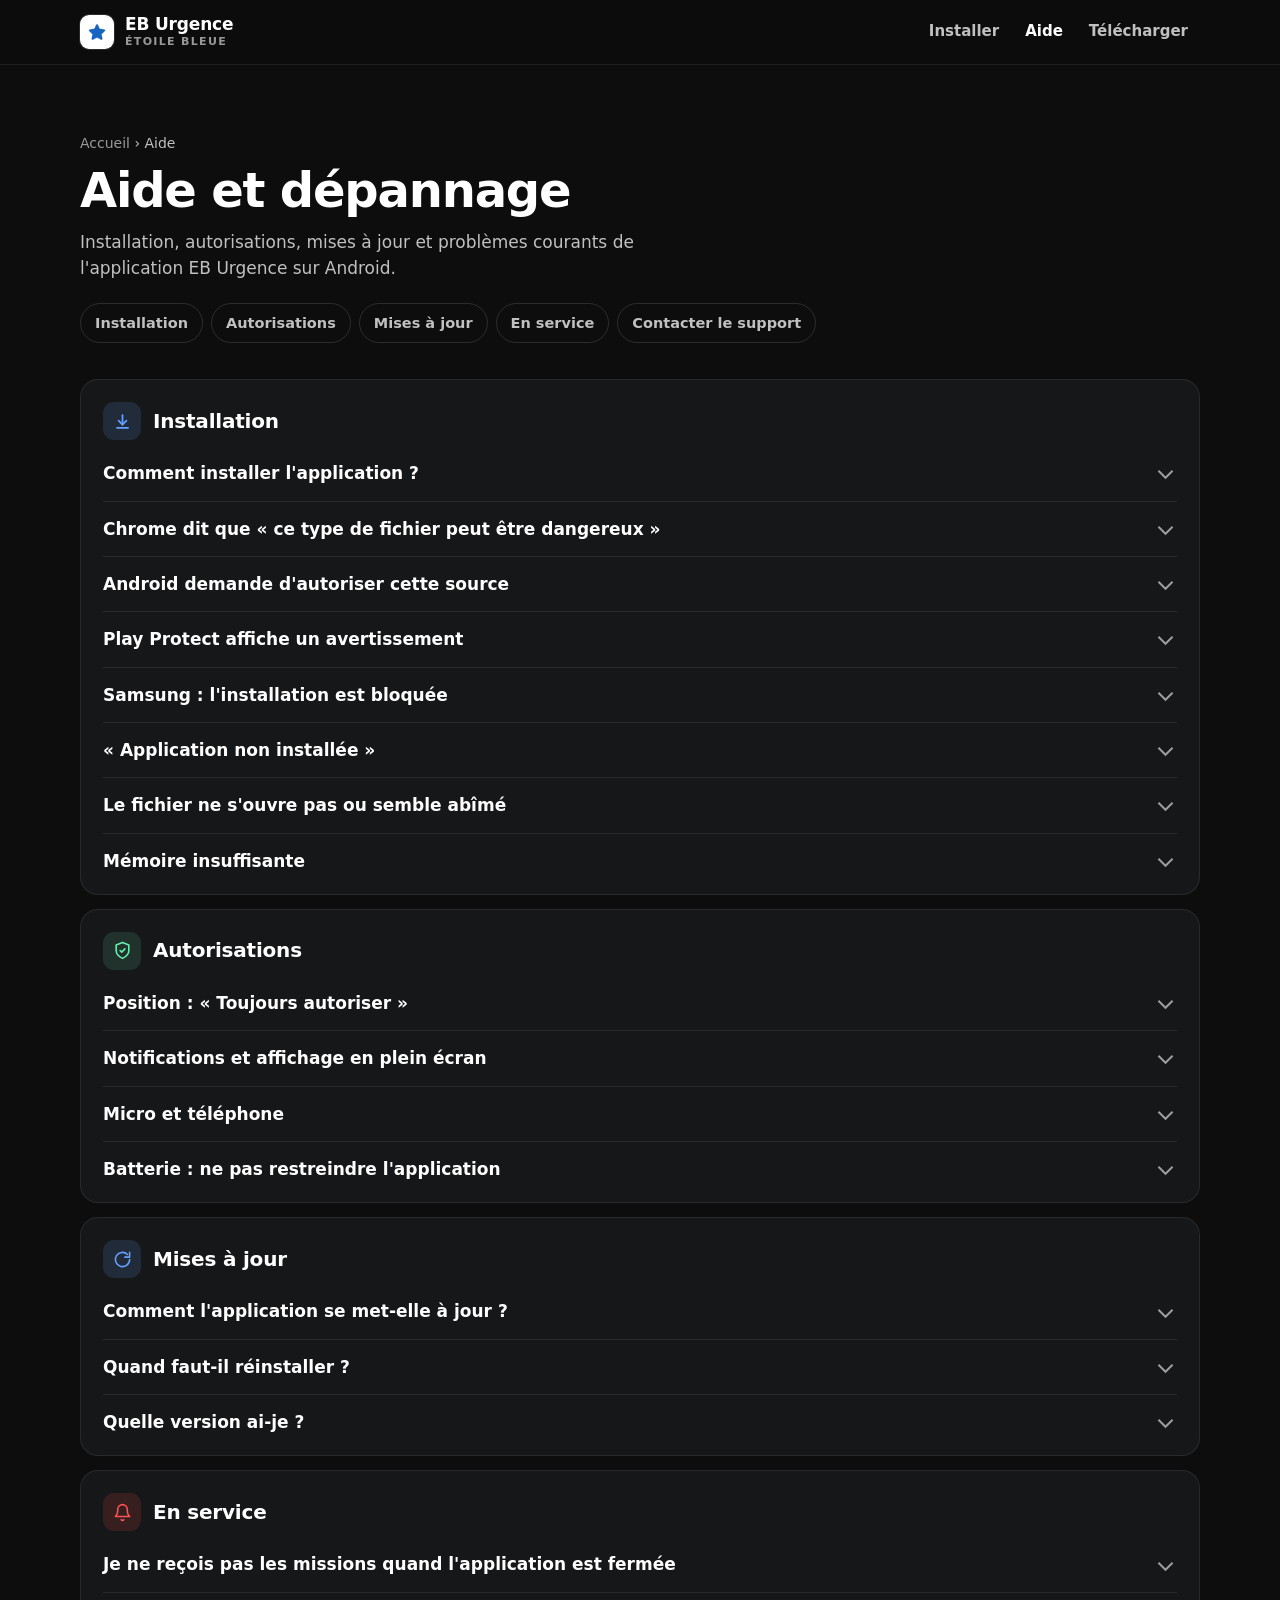
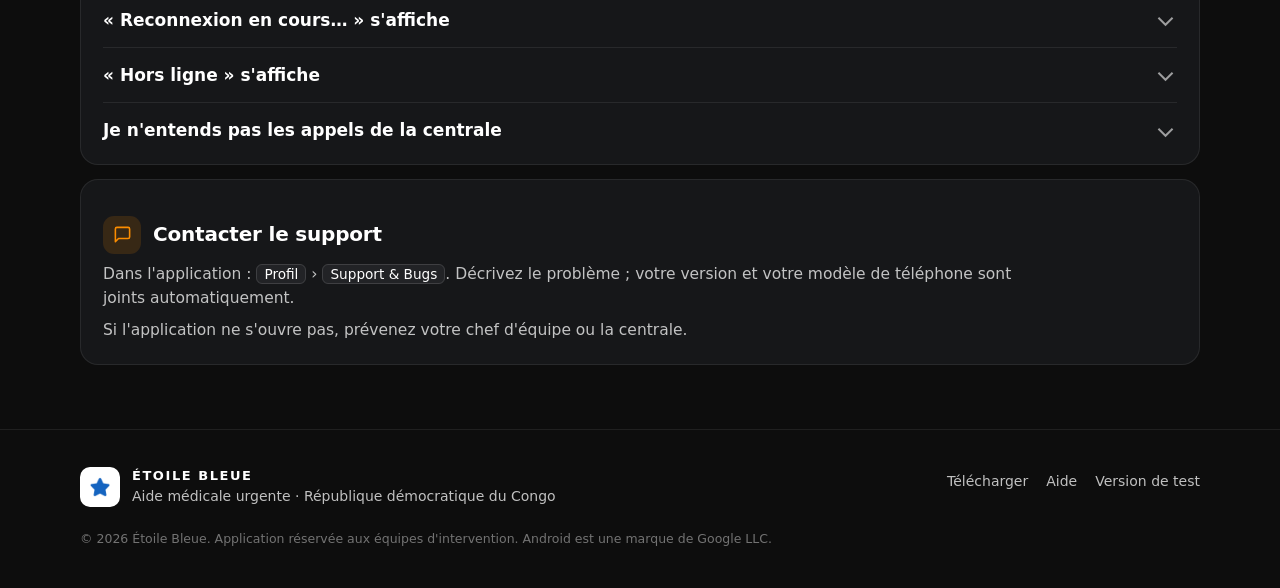
==== aide/index.html @ 3ba9436c "feat: site apps.urgences-rdc.com (accueil, aide, test, 404) Page d'accueil responsive (téléphone et " ====
<!doctype html>
<html lang="fr">
<head>
  <meta charset="utf-8">
  <meta name="viewport" content="width=device-width, initial-scale=1, viewport-fit=cover">
  <title>Aide · EB Urgence</title>
  <meta name="description" content="Installer EB Urgence, accepter les autorisations, comprendre les mises à jour et résoudre les problèmes courants.">
  <link rel="canonical" href="https://apps.urgences-rdc.com/aide/">
  <meta name="theme-color" content="#0D0D0D">
  <meta property="og:type" content="website">
  <meta property="og:site_name" content="EB Urgence">
  <meta property="og:title" content="Aide · EB Urgence">
  <meta property="og:description" content="Installation, autorisations, mises à jour et dépannage de l'application EB Urgence.">
  <meta property="og:image" content="https://apps.urgences-rdc.com/assets/og.jpg">
  <meta property="og:url" content="https://apps.urgences-rdc.com/aide/">
  <meta name="twitter:card" content="summary_large_image">
  <link rel="icon" type="image/png" href="/assets/favicon-64.png">
  <link rel="apple-touch-icon" href="/assets/apple-touch-icon.png">
  <link rel="stylesheet" href="/style.css">
</head>
<body>
  <a class="skip" href="#contenu">Aller au contenu</a>

  <header class="site-header">
    <div class="wrap">
      <a class="brand" href="/" aria-label="EB Urgence, accueil">
        <img src="/assets/icon-192.png" width="34" height="34" alt="">
        <span><strong>EB Urgence</strong><small>Étoile Bleue</small></span>
      </a>
      <nav class="nav" aria-label="Navigation principale">
        <a class="wide" href="/#installer">Installer</a>
        <a href="/aide/" aria-current="page">Aide</a>
        <a href="/">Télécharger</a>
      </nav>
    </div>
  </header>

  <main id="contenu" class="wrap">
    <div class="page-head">
      <p class="crumbs"><a href="/">Accueil</a> › Aide</p>
      <h1>Aide et dépannage</h1>
      <p>Installation, autorisations, mises à jour et problèmes courants de l'application EB Urgence sur Android.</p>
      <nav class="toc" aria-label="Rubriques">
        <a href="#installation">Installation</a>
        <a href="#autorisations">Autorisations</a>
        <a href="#mises-a-jour">Mises à jour</a>
        <a href="#en-service">En service</a>
        <a href="#contact">Contacter le support</a>
      </nav>
    </div>

    <div class="doc">
      <section class="card" id="installation">
        <h2><span class="ic"><svg viewBox="0 0 24 24" fill="none" stroke="currentColor" stroke-width="2.2" stroke-linecap="round" stroke-linejoin="round" aria-hidden="true"><path d="M12 4v12"/><path d="m7 11 5 5 5-5"/><path d="M5 20h14"/></svg></span>Installation</h2>

        <details id="installer">
          <summary>Comment installer l'application&nbsp;?</summary>
          <div>
            <ol>
              <li>Sur le téléphone, ouvrez <a href="/">apps.urgences-rdc.com</a> et touchez <kbd>Télécharger</kbd>. Préférez le Wi-Fi&nbsp;: le fichier fait environ 100&nbsp;Mo.</li>
              <li>Touchez la notification «&nbsp;Téléchargement terminé&nbsp;», ou ouvrez <kbd>Mes fichiers</kbd>&nbsp;› <kbd>Téléchargements</kbd>&nbsp;› <kbd>EB-Urgence.apk</kbd>.</li>
              <li>Confirmez l'installation (voir les questions ci-dessous si Android vous bloque).</li>
              <li>Ouvrez EB Urgence, connectez-vous avec votre identifiant et votre code, puis acceptez toutes les <a href="#autorisations">autorisations</a>.</li>
            </ol>
          </div>
        </details>

        <details id="chrome-avertissement">
          <summary>Chrome dit que «&nbsp;ce type de fichier peut être dangereux&nbsp;»</summary>
          <div>
            <p>C'est le message habituel pour une application installée en dehors du Play Store. Vérifiez que l'adresse est bien <strong>apps.urgences-rdc.com</strong>, puis choisissez <kbd>Télécharger quand même</kbd>.</p>
          </div>
        </details>

        <details id="source-inconnue">
          <summary>Android demande d'autoriser cette source</summary>
          <div>
            <p>Dans la fenêtre qui s'ouvre, touchez <kbd>Paramètres</kbd>, activez <kbd>Autoriser cette source</kbd> pour Chrome ou Mes fichiers, puis revenez en arrière et touchez <kbd>Installer</kbd>.</p>
          </div>
        </details>

        <details id="play-protect">
          <summary>Play Protect affiche un avertissement</summary>
          <div>
            <p>Play Protect ne connaît pas encore cette application, car elle ne vient pas du Play Store. Touchez <kbd>Plus de détails</kbd>&nbsp;› <kbd>Installer quand même</kbd>.</p>
          </div>
        </details>

        <details id="samsung">
          <summary>Samsung&nbsp;: l'installation est bloquée</summary>
          <div>
            <p>Le <strong>Blocage automatique</strong> de Samsung interdit les applications hors Play Store. Désactivez-le le temps de l'installation&nbsp;: <kbd>Paramètres</kbd>&nbsp;› <kbd>Sécurité et confidentialité</kbd>&nbsp;› <kbd>Blocage automatique</kbd>, puis réactivez-le.</p>
            <p>N'installez pas l'application dans le Dossier sécurisé&nbsp;: elle n'y recevrait ni les missions ni les appels.</p>
          </div>
        </details>

        <details id="application-non-installee">
          <summary>«&nbsp;Application non installée&nbsp;»</summary>
          <div>
            <p>Le plus souvent, une ancienne copie d'EB Urgence obtenue ailleurs (WhatsApp, Drive, clé USB) est déjà sur le téléphone. Désinstallez-la, puis recommencez avec le fichier de cette page.</p>
            <p>Si le message persiste, le fichier est sans doute incomplet&nbsp;: voir la question suivante.</p>
          </div>
        </details>

        <details id="fichier">
          <summary>Le fichier ne s'ouvre pas ou semble abîmé</summary>
          <div>
            <p>Le téléchargement s'est interrompu. Supprimez <kbd>EB-Urgence.apk</kbd> de vos téléchargements et recommencez, de préférence en Wi-Fi.</p>
          </div>
        </details>

        <details id="memoire">
          <summary>Mémoire insuffisante</summary>
          <div>
            <p>Libérez au moins 500&nbsp;Mo (photos, vidéos, applications inutilisées), puis recommencez.</p>
          </div>
        </details>
      </section>

      <section class="card" id="autorisations">
        <h2><span class="ic green"><svg viewBox="0 0 24 24" fill="none" stroke="currentColor" stroke-width="2" stroke-linecap="round" stroke-linejoin="round" aria-hidden="true"><path d="M12 22s8-4 8-10V5l-8-3-8 3v7c0 6 8 10 8 10z"/><path d="m9 12 2 2 4-4"/></svg></span>Autorisations</h2>

        <details id="position">
          <summary>Position&nbsp;: «&nbsp;Toujours autoriser&nbsp;»</summary>
          <div>
            <p>La centrale voit ainsi votre unité même quand l'application est en arrière-plan ou l'écran éteint.</p>
            <p>Si le choix n'apparaît pas&nbsp;: <kbd>Paramètres</kbd>&nbsp;› <kbd>Applications</kbd>&nbsp;› <kbd>EB Urgence</kbd>&nbsp;› <kbd>Autorisations</kbd>&nbsp;› <kbd>Position</kbd>&nbsp;› <kbd>Toujours autoriser</kbd>. Laissez aussi la position précise activée.</p>
          </div>
        </details>

        <details id="notifications">
          <summary>Notifications et affichage en plein écran</summary>
          <div>
            <p>Indispensables pour être alerté d'une mission ou d'un appel quand le téléphone est verrouillé.</p>
            <p><kbd>Paramètres</kbd>&nbsp;› <kbd>Applications</kbd>&nbsp;› <kbd>EB Urgence</kbd>&nbsp;› <kbd>Notifications</kbd>&nbsp;: tout autoriser. Selon le modèle, activez aussi l'option «&nbsp;Notifications en plein écran&nbsp;».</p>
          </div>
        </details>

        <details id="micro">
          <summary>Micro et téléphone</summary>
          <div>
            <p>Nécessaires pour parler avec la centrale pendant un appel. Acceptez-les à la première demande, ou dans <kbd>Paramètres</kbd>&nbsp;› <kbd>Applications</kbd>&nbsp;› <kbd>EB Urgence</kbd>&nbsp;› <kbd>Autorisations</kbd>.</p>
          </div>
        </details>

        <details id="batterie">
          <summary>Batterie&nbsp;: ne pas restreindre l'application</summary>
          <div>
            <p>Sinon, Android peut l'endormir et vous ne recevez plus les missions.</p>
            <ul>
              <li><strong>Samsung&nbsp;:</strong> <kbd>Paramètres</kbd>&nbsp;› <kbd>Applications</kbd>&nbsp;› <kbd>EB Urgence</kbd>&nbsp;› <kbd>Batterie</kbd>&nbsp;› <kbd>Non restreinte</kbd>.</li>
              <li><strong>Tecno, Infinix, Itel&nbsp;:</strong> dans les réglages de l'application, autorisez le lancement automatique et l'exécution en arrière-plan (les noms varient selon la version).</li>
              <li><strong>Xiaomi, Redmi&nbsp;:</strong> économiseur de batterie sur «&nbsp;Aucune restriction&nbsp;» et démarrage automatique activé.</li>
            </ul>
          </div>
        </details>
      </section>

      <section class="card" id="mises-a-jour">
        <h2><span class="ic"><svg viewBox="0 0 24 24" fill="none" stroke="currentColor" stroke-width="2" stroke-linecap="round" stroke-linejoin="round" aria-hidden="true"><path d="M21 12a9 9 0 1 1-2.64-6.36"/><path d="M21 3v6h-6"/></svg></span>Mises à jour</h2>

        <details id="automatiques">
          <summary>Comment l'application se met-elle à jour&nbsp;?</summary>
          <div>
            <p>Toute seule. Quand vous l'ouvrez ou y revenez, elle télécharge discrètement les améliorations disponibles. Elles s'appliquent au <strong>prochain redémarrage</strong>&nbsp;: fermez complètement l'application, puis rouvrez-la.</p>
          </div>
        </details>

        <details id="reinstaller">
          <summary>Quand faut-il réinstaller&nbsp;?</summary>
          <div>
            <p>Seulement quand votre équipe annonce une nouvelle version complète. Téléchargez-la depuis <a href="/">la page d'accueil</a> et installez-la par-dessus l'ancienne, sans désinstaller&nbsp;: vos données et votre connexion sont conservées.</p>
            <p>Tant que ce n'est pas fait, l'ancienne version continue de fonctionner mais ne reçoit plus les mises à jour automatiques.</p>
          </div>
        </details>

        <details id="version">
          <summary>Quelle version ai-je&nbsp;?</summary>
          <div>
            <p>Ouvrez <kbd>Profil</kbd> et descendez en bas de l'écran. Vous y lisez par exemple «&nbsp;PROD · 1.0.2 · APK 1.0.2 (22) · OTA 01a1c577&nbsp;»&nbsp;:</p>
            <ul>
              <li><strong>1.0.2</strong>&nbsp;: la version de l'application, à comparer avec celle de la page d'accueil&nbsp;;</li>
              <li><strong>APK 1.0.2 (22)</strong>&nbsp;: le fichier installé&nbsp;;</li>
              <li><strong>OTA…</strong>&nbsp;: la dernière mise à jour automatique reçue («&nbsp;version d'origine&nbsp;» s'il n'y en a pas encore).</li>
            </ul>
          </div>
        </details>
      </section>

      <section class="card" id="en-service">
        <h2><span class="ic red"><svg viewBox="0 0 24 24" fill="none" stroke="currentColor" stroke-width="2" stroke-linecap="round" stroke-linejoin="round" aria-hidden="true"><path d="M6 8a6 6 0 0 1 12 0c0 7 3 9 3 9H3s3-2 3-9"/><path d="M10.3 21a1.94 1.94 0 0 0 3.4 0"/></svg></span>En service</h2>

        <details id="missions-app-fermee">
          <summary>Je ne reçois pas les missions quand l'application est fermée</summary>
          <div>
            <p>Vérifiez dans l'ordre&nbsp;:</p>
            <ol>
              <li>le service est activé sur l'écran d'accueil («&nbsp;Prêt pour intervention&nbsp;»)&nbsp;;</li>
              <li>la position est sur <a href="#position">Toujours autoriser</a>&nbsp;;</li>
              <li>les <a href="#notifications">notifications</a> sont autorisées&nbsp;;</li>
              <li>la <a href="#batterie">batterie</a> n'est pas restreinte.</li>
            </ol>
            <p>N'utilisez pas «&nbsp;Forcer l'arrêt&nbsp;» dans les paramètres&nbsp;: Android bloquerait alors toutes les alertes jusqu'à la prochaine ouverture.</p>
          </div>
        </details>

        <details id="reconnexion">
          <summary>«&nbsp;Reconnexion en cours…&nbsp;» s'affiche</summary>
          <div>
            <p>La centrale n'a pas reçu votre position depuis un moment, par exemple juste après une installation ou une perte de réseau. Restez en service&nbsp;: le message disparaît seul en une à deux minutes, dès que la position repart.</p>
            <p>S'il persiste, vérifiez que la localisation du téléphone est activée et que vous avez internet.</p>
          </div>
        </details>

        <details id="hors-ligne">
          <summary>«&nbsp;Hors ligne&nbsp;» s'affiche</summary>
          <div>
            <p>Le téléphone n'a plus internet&nbsp;: le suivi et les missions sont suspendus. Activez les données mobiles ou le Wi-Fi&nbsp;; l'application se reconnecte seule.</p>
          </div>
        </details>

        <details id="appels">
          <summary>Je n'entends pas les appels de la centrale</summary>
          <div>
            <p>Vérifiez le volume de la sonnerie, que le mode «&nbsp;Ne pas déranger&nbsp;» est coupé, et que les <a href="#notifications">notifications en plein écran</a> et le <a href="#micro">micro</a> sont autorisés.</p>
          </div>
        </details>
      </section>

      <section class="card contact" id="contact">
        <h2><span class="ic orange"><svg viewBox="0 0 24 24" fill="none" stroke="currentColor" stroke-width="2" stroke-linecap="round" stroke-linejoin="round" aria-hidden="true"><path d="M21 15a2 2 0 0 1-2 2H7l-4 4V5a2 2 0 0 1 2-2h14a2 2 0 0 1 2 2z"/></svg></span>Contacter le support</h2>
        <p>Dans l'application&nbsp;: <kbd>Profil</kbd>&nbsp;› <kbd>Support &amp; Bugs</kbd>. Décrivez le problème&nbsp;; votre version et votre modèle de téléphone sont joints automatiquement.</p>
        <p>Si l'application ne s'ouvre pas, prévenez votre chef d'équipe ou la centrale.</p>
      </section>
    </div>
  </main>

  <footer class="site-footer">
    <div class="wrap">
      <div class="foot-grid">
        <div class="foot-brand">
          <img src="/assets/icon-192.png" width="40" height="40" alt="">
          <div><strong>ÉTOILE BLEUE</strong>Aide médicale urgente · République démocratique du Congo</div>
        </div>
        <nav class="foot-links" aria-label="Liens de pied de page">
          <a href="/">Télécharger</a>
          <a href="/aide/">Aide</a>
          <a href="/test/">Version de test</a>
        </nav>
      </div>
      <p class="legal">© 2026 Étoile Bleue. Application réservée aux équipes d'intervention. Android est une marque de Google LLC.</p>
    </div>
  </footer>

  <script>
    // Ouvre la question visée par l'ancre (#samsung…) et la garde ouverte au retour.
    (function () {
      function ouvrir() {
        var id = decodeURIComponent(location.hash.slice(1));
        var cible = id && document.getElementById(id);
        if (cible && cible.tagName === 'DETAILS') { cible.open = true; cible.scrollIntoView(); }
      }
      window.addEventListener('hashchange', ouvrir);
      ouvrir();
    })();
  </script>
</body>
</html>
---- style.css ----
/* Jetons repris de l'app (src/theme/colors.ts) : thème sombre, bleu = action, rouge = urgence. */
:root {
  --bg: #0d0d0d;
  --sunken: #0a0a0a;
  --surface: #161719;
  --raised: #222326;
  --text: #ffffff;
  --text-2: rgba(255, 255, 255, 0.74);
  --muted: rgba(255, 255, 255, 0.58);
  --hairline: rgba(255, 255, 255, 0.08);
  --border: rgba(255, 255, 255, 0.13);
  --brand: #1565c0;
  --brand-hover: #1976d2;
  --brand-press: #0d47a1;
  --link: #64a0ff;
  --ok: #69f0ae;
  --warn: #fb8c00;
  --urgent: #ff5252;
  --android: #3ddc84;
  --radius: 18px;
  --wrap: 1120px;
  --gutter: 20px;
  color-scheme: dark;
}

* { box-sizing: border-box; }
html { -webkit-text-size-adjust: 100%; scroll-behavior: smooth; }
body {
  margin: 0;
  background: var(--bg);
  color: var(--text);
  font: 17px/1.55 system-ui, -apple-system, "Segoe UI", Roboto, "Noto Sans", Helvetica, Arial, sans-serif;
  overflow-x: hidden;
}
img, svg { display: block; }
a { color: var(--link); }
h1, h2, h3 { text-wrap: balance; }
p { text-wrap: pretty; }

.wrap {
  width: 100%;
  max-width: calc(var(--wrap) + 2 * var(--gutter));
  margin: 0 auto;
  padding-left: max(var(--gutter), env(safe-area-inset-left));
  padding-right: max(var(--gutter), env(safe-area-inset-right));
}

.sr-only {
  position: absolute; width: 1px; height: 1px; overflow: hidden;
  clip: rect(0 0 0 0); white-space: nowrap;
}

.skip {
  position: absolute; left: 12px; top: -60px; z-index: 10;
  padding: 10px 14px; border-radius: 10px; background: var(--brand); color: #fff;
}
.skip:focus { top: 12px; }

/* ── En-tête ─────────────────────────────────────────── */
.site-header { border-bottom: 1px solid var(--hairline); background: rgba(13, 13, 13, 0.92); }
.site-header .wrap {
  display: flex; align-items: center; justify-content: space-between; gap: 12px;
  min-height: 64px; padding-top: env(safe-area-inset-top);
}
.brand { display: flex; align-items: center; gap: 11px; color: var(--text); text-decoration: none; }
.brand img { width: 34px; height: 34px; border-radius: 9px; box-shadow: 0 0 0 1px var(--border); }
.brand strong { display: block; font-size: 17px; line-height: 1.15; letter-spacing: -0.01em; }
.brand small {
  display: block; font-size: 11px; font-weight: 700; line-height: 1.3; color: var(--muted);
  letter-spacing: 0.12em; text-transform: uppercase;
}
.nav { display: flex; align-items: center; gap: 2px; }
.nav a {
  display: inline-flex; align-items: center; min-height: 44px; padding: 8px 12px;
  border-radius: 10px; color: var(--text-2); text-decoration: none; font-size: 15px; font-weight: 600;
}
.nav a:hover { color: var(--text); background: var(--raised); }
.nav a[aria-current="page"] { color: var(--text); }
.nav .wide { display: none; }
@media (min-width: 760px) { .nav .wide { display: inline-flex; } }

/* ── Héros ───────────────────────────────────────────── */
.hero { position: relative; padding: 36px 0 56px; }
.hero-grid { display: grid; gap: 44px; align-items: center; }
@media (min-width: 960px) {
  .hero { padding: 64px 0 80px; }
  .hero-grid { grid-template-columns: 1.1fr 0.9fr; gap: 56px; }
}

.eyebrow {
  display: inline-flex; align-items: center; gap: 9px; padding: 6px 12px 6px 10px;
  border: 1px solid var(--border); border-radius: 999px; background: rgba(255, 255, 255, 0.03);
  color: var(--text-2); font-size: 12.5px; font-weight: 700; letter-spacing: 0.08em; text-transform: uppercase;
}
.eyebrow .dot {
  width: 8px; height: 8px; border-radius: 50%; background: var(--urgent);
  box-shadow: 0 0 0 4px rgba(255, 82, 82, 0.16);
}
.hero h1 {
  margin: 18px 0 0; font-size: clamp(2.2rem, 1.45rem + 3vw, 3.6rem); line-height: 1.04;
  letter-spacing: -0.028em; font-weight: 800;
}
.hero h1 .accent { color: var(--link); }
.lead {
  margin: 16px 0 0; max-width: 36ch; color: var(--text-2);
  font-size: clamp(1.06rem, 1rem + 0.35vw, 1.25rem);
}

.cta { margin-top: 28px; max-width: 440px; }
.btn-dl {
  display: flex; align-items: center; gap: 14px; min-height: 68px; padding: 12px 20px 12px 14px;
  border-radius: 18px; background: var(--brand); color: #fff; text-decoration: none;
  box-shadow: 0 14px 34px rgba(21, 101, 192, 0.36), inset 0 1px 0 rgba(255, 255, 255, 0.16);
  transition: background 0.15s ease, transform 0.15s ease;
}
.btn-dl:hover { background: var(--brand-hover); }
.btn-dl:active { background: var(--brand-press); transform: scale(0.99); }
.btn-dl .robot {
  flex: none; width: 44px; height: 44px; padding: 9px; border-radius: 12px;
  background: rgba(255, 255, 255, 0.14); color: #fff;
}
.btn-dl .txt { display: flex; flex-direction: column; }
.btn-dl .l1 { font-size: 13px; font-weight: 600; opacity: 0.86; letter-spacing: 0.01em; }
.btn-dl .l2 { font-size: 19px; font-weight: 800; line-height: 1.2; }
.btn-dl .arrow { flex: none; width: 22px; height: 22px; margin-left: auto; opacity: 0.9; }
.btn-dl.is-disabled { background: var(--raised); color: var(--muted); box-shadow: none; pointer-events: none; }
.btn-dl.is-disabled .robot { color: var(--muted); }

.release { margin: 12px 0 0; color: var(--text-2); font-size: 15px; white-space: pre-line; }
.chips { display: flex; flex-wrap: wrap; gap: 8px; margin-top: 14px; }
.chip {
  display: inline-flex; align-items: center; gap: 7px; padding: 6px 11px; border-radius: 999px;
  border: 1px solid var(--hairline); background: var(--surface); color: var(--text-2);
  font-size: 13.5px; font-weight: 600;
}
.chip svg { width: 15px; height: 15px; flex: none; }
.chip.android svg { color: var(--android); }
.chip.ok svg { color: var(--ok); }

.ghost {
  display: inline-flex; align-items: center; gap: 8px; min-height: 44px; margin-top: 16px; padding: 8px 14px;
  border: 1px solid var(--border); border-radius: 999px; background: transparent;
  color: var(--link); font: inherit; font-size: 15px; font-weight: 600; text-decoration: none; cursor: pointer;
}
.ghost[hidden] { display: none; }
.ghost svg { width: 18px; height: 18px; }

/* QR : ordinateur seulement */
.qr-card {
  display: none; align-items: center; gap: 16px; margin-top: 26px; max-width: 440px; padding: 14px;
  border: 1px solid var(--hairline); border-radius: var(--radius); background: var(--surface);
}
.qr-card img { width: 112px; height: 112px; flex: none; border-radius: 10px; background: #fff; }
.qr-card strong { display: block; }
.qr-card p { margin: 4px 0 0; color: var(--text-2); font-size: 15px; }
@media (min-width: 960px) and (hover: hover) { .qr-card { display: flex; } }

/* Téléphone */
.hero-visual { position: relative; display: flex; justify-content: center; }
.hero-visual::before {
  content: ""; position: absolute; left: 50%; top: 50%; z-index: 0;
  width: min(560px, 130%); aspect-ratio: 1; transform: translate(-50%, -50%);
  background: radial-gradient(closest-side, rgba(21, 101, 192, 0.42), rgba(21, 101, 192, 0.1) 58%, transparent 74%);
  pointer-events: none;
}
.phone {
  position: relative; z-index: 1; width: min(292px, 74vw); padding: 10px; border-radius: 46px;
  background: linear-gradient(155deg, #34363b, #141517 38%, #1f2023 72%, #2c2e33);
  box-shadow: 0 0 0 1px rgba(255, 255, 255, 0.1), 0 34px 80px rgba(0, 0, 0, 0.65);
}
.phone .screen { position: relative; overflow: hidden; border-radius: 37px; background: #000; }
.phone .status {
  display: flex; align-items: center; justify-content: space-between; height: 30px; padding: 4px 22px 0;
  color: #fff; font-size: 12px; font-weight: 700;
}
.phone .status .icons { display: flex; gap: 5px; align-items: center; }
.phone .status svg { width: 14px; height: 14px; }
.phone .camera {
  position: absolute; top: 9px; left: 50%; width: 11px; height: 11px; margin-left: -5.5px;
  border-radius: 50%; background: #050505; box-shadow: 0 0 0 2px #191a1d;
}
.phone .shot { width: 100%; height: auto; }
.phone .navbar { height: 14px; background: #0d0d0d; }

.float {
  position: absolute; z-index: 2; display: none; align-items: center; gap: 10px; padding: 10px 14px;
  border: 1px solid var(--border); border-radius: 14px; background: rgba(22, 23, 25, 0.94);
  box-shadow: 0 16px 40px rgba(0, 0, 0, 0.5); font-size: 14px; font-weight: 700; white-space: nowrap;
}
.float small { display: block; color: var(--muted); font-size: 12px; font-weight: 600; }
.float .ic { display: grid; place-items: center; width: 34px; height: 34px; border-radius: 10px; flex: none; }
.float .ic svg { width: 18px; height: 18px; }
.float.f1 { top: 16%; left: calc(50% - 250px); }
.float.f2 { bottom: 14%; right: calc(50% - 255px); }
@media (min-width: 620px) { .float { display: flex; } }
@media (min-width: 960px) {
  .float.f1 { left: -4px; }
  .float.f2 { right: -8px; }
}

/* ── Sections ────────────────────────────────────────── */
.section { padding: 56px 0; border-top: 1px solid var(--hairline); }
@media (min-width: 960px) { .section { padding: 80px 0; } }
.section-head { max-width: 680px; margin-bottom: 28px; }
.kicker { color: var(--link); font-size: 13px; font-weight: 800; letter-spacing: 0.1em; text-transform: uppercase; }
.section h2 {
  margin: 8px 0 0; font-size: clamp(1.65rem, 1.3rem + 1.3vw, 2.35rem); line-height: 1.14; letter-spacing: -0.018em;
}
.section-head p { margin: 10px 0 0; color: var(--text-2); }

.card {
  border: 1px solid var(--hairline); border-radius: var(--radius); background: var(--surface); padding: 22px;
}
.card h3 { margin: 0; font-size: 17.5px; line-height: 1.3; }
.card p { margin: 6px 0 0; color: var(--text-2); font-size: 15.5px; }

.grid { display: grid; gap: 14px; }
@media (min-width: 640px) { .grid.g4, .grid.g2 { grid-template-columns: repeat(2, 1fr); } }
@media (min-width: 1000px) { .grid.g4 { grid-template-columns: repeat(4, 1fr); } }

.ic {
  display: grid; place-items: center; width: 46px; height: 46px; margin-bottom: 16px; border-radius: 13px;
  background: rgba(100, 160, 255, 0.14); color: var(--link);
}
.ic svg { width: 22px; height: 22px; }
.ic.red { background: rgba(255, 82, 82, 0.14); color: var(--urgent); }
.ic.green { background: rgba(105, 240, 174, 0.12); color: var(--ok); }
.ic.orange { background: rgba(251, 140, 0, 0.14); color: var(--warn); }

/* Étapes */
.steps { list-style: none; margin: 0; padding: 0; }
.steps .num {
  display: grid; place-items: center; width: 38px; height: 38px; margin-bottom: 16px; border-radius: 50%;
  background: rgba(21, 101, 192, 0.22); color: var(--link); font-weight: 800;
}
kbd {
  font: inherit; font-size: 0.88em; padding: 1px 7px; border-radius: 6px; white-space: nowrap;
  border: 1px solid var(--border); background: var(--raised); color: var(--text);
}

/* Autorisations + mises à jour */
.split { display: grid; gap: 14px; }
@media (min-width: 900px) { .split { grid-template-columns: 1.15fr 0.85fr; } }
.checks { list-style: none; margin: 14px 0 0; padding: 0; }
.checks li { display: flex; gap: 12px; align-items: flex-start; padding: 10px 0; border-top: 1px solid var(--hairline); }
.checks li:first-child { border-top: 0; }
.checks svg { width: 22px; height: 22px; flex: none; margin-top: 1px; color: var(--ok); }
.checks span { color: var(--text-2); font-size: 15.5px; }
.checks strong { color: var(--text); }
.card.accent { background: linear-gradient(160deg, rgba(21, 101, 192, 0.2), rgba(21, 101, 192, 0.04)), var(--surface); }

/* Liens d'aide */
.help-links { list-style: none; margin: 0; padding: 0; }
.help-links a {
  display: flex; align-items: center; justify-content: space-between; gap: 12px; min-height: 52px;
  padding: 12px 0; border-top: 1px solid var(--hairline); color: var(--text); text-decoration: none; font-weight: 600;
}
.help-links li:first-child a { border-top: 0; }
.help-links a::after {
  content: ""; flex: none; width: 8px; height: 8px; border-right: 2px solid var(--muted); border-top: 2px solid var(--muted);
  transform: rotate(45deg);
}
.help-links a:hover { color: var(--link); }

/* Accordéons (aide) */
details { border-top: 1px solid var(--hairline); }
details:first-of-type { border-top: 0; }
summary {
  position: relative; min-height: 52px; padding: 14px 32px 14px 0; cursor: pointer; list-style: none; font-weight: 650;
}
summary::-webkit-details-marker { display: none; }
summary::after {
  content: ""; position: absolute; right: 6px; top: 50%; width: 9px; height: 9px; margin-top: -7px;
  border-right: 2px solid var(--muted); border-bottom: 2px solid var(--muted); transform: rotate(45deg);
  transition: transform 0.15s ease;
}
details[open] summary::after { transform: rotate(-135deg); margin-top: -2px; }
details > div { padding: 0 0 16px; color: var(--text-2); font-size: 15.5px; }
details > div p { margin: 0 0 10px; }
details > div ol, details > div ul { margin: 0 0 10px; padding-left: 20px; }
details > div li { margin: 4px 0; }

/* Page d'aide */
.page-head { padding: 36px 0 8px; }
@media (min-width: 960px) { .page-head { padding: 56px 0 12px; } }
.page-head h1 { margin: 10px 0 0; font-size: clamp(2rem, 1.5rem + 2vw, 3rem); line-height: 1.08; letter-spacing: -0.025em; }
.page-head p { margin: 12px 0 0; max-width: 60ch; color: var(--text-2); }
.crumbs { font-size: 14px; color: var(--muted); }
.crumbs a { color: var(--muted); text-decoration: none; }
.crumbs a:hover { color: var(--text); }

.toc { display: flex; flex-wrap: wrap; gap: 8px; margin: 22px 0 6px; }
.toc a {
  display: inline-flex; align-items: center; min-height: 40px; padding: 7px 14px; border-radius: 999px;
  border: 1px solid var(--border); color: var(--text-2); text-decoration: none; font-size: 14.5px; font-weight: 600;
}
.toc a:hover { color: var(--text); background: var(--raised); }

.doc { display: grid; gap: 14px; padding: 18px 0 64px; }
.doc .card { padding: 8px 22px 6px; scroll-margin-top: 16px; }
.doc .card > h2 {
  display: flex; align-items: center; gap: 12px; margin: 14px 0 6px; font-size: 20px; letter-spacing: -0.01em;
}
.doc .card > h2 .ic { width: 38px; height: 38px; margin: 0; border-radius: 11px; }
.doc .card > h2 .ic svg { width: 19px; height: 19px; }
.doc .contact { padding: 22px; }
.doc .contact p { margin: 8px 0 0; }

.notice {
  display: flex; gap: 12px; align-items: flex-start; margin: 4px 0 14px; padding: 12px 14px; border-radius: 12px;
  background: rgba(251, 140, 0, 0.1); border: 1px solid rgba(251, 140, 0, 0.3); color: var(--text-2); font-size: 15px;
}
.notice svg { width: 20px; height: 20px; flex: none; margin-top: 2px; color: var(--warn); }

.badge-test {
  display: inline-block; padding: 4px 12px; border-radius: 999px; border: 1px solid rgba(251, 140, 0, 0.45);
  color: var(--warn); font-size: 12.5px; font-weight: 800; letter-spacing: 0.08em; text-transform: uppercase;
}

/* ── Pied de page ───────────────────────────────────── */
.site-footer { border-top: 1px solid var(--hairline); padding: 36px 0 calc(40px + env(safe-area-inset-bottom)); color: var(--muted); font-size: 14px; }
.foot-grid { display: grid; gap: 22px; }
@media (min-width: 760px) { .foot-grid { grid-template-columns: 1.4fr 1fr; align-items: start; } }
.foot-brand { display: flex; gap: 12px; align-items: center; color: var(--text-2); }
.foot-brand img { width: 40px; height: 40px; border-radius: 10px; }
.foot-brand strong { display: block; color: var(--text); letter-spacing: 0.12em; font-size: 13px; }
.foot-links { display: flex; flex-wrap: wrap; gap: 6px 18px; }
@media (min-width: 760px) { .foot-links { justify-content: flex-end; } }
.foot-links a { color: var(--text-2); text-decoration: none; min-height: 32px; display: inline-flex; align-items: center; }
.foot-links a:hover { color: var(--text); }
.legal { margin: 22px 0 0; font-size: 12.5px; line-height: 1.5; color: rgba(255, 255, 255, 0.42); }

a:focus-visible, button:focus-visible, summary:focus-visible {
  outline: 3px solid var(--link); outline-offset: 3px; border-radius: 10px;
}
@media (prefers-reduced-motion: reduce) {
  html { scroll-behavior: auto; }
  * { transition: none !important; }
}

/* Sur ordinateur, le code QR remplace le partage. */
@media (min-width: 960px) and (hover: hover) {
  #share { display: none; }
  .phone { width: 318px; }
}
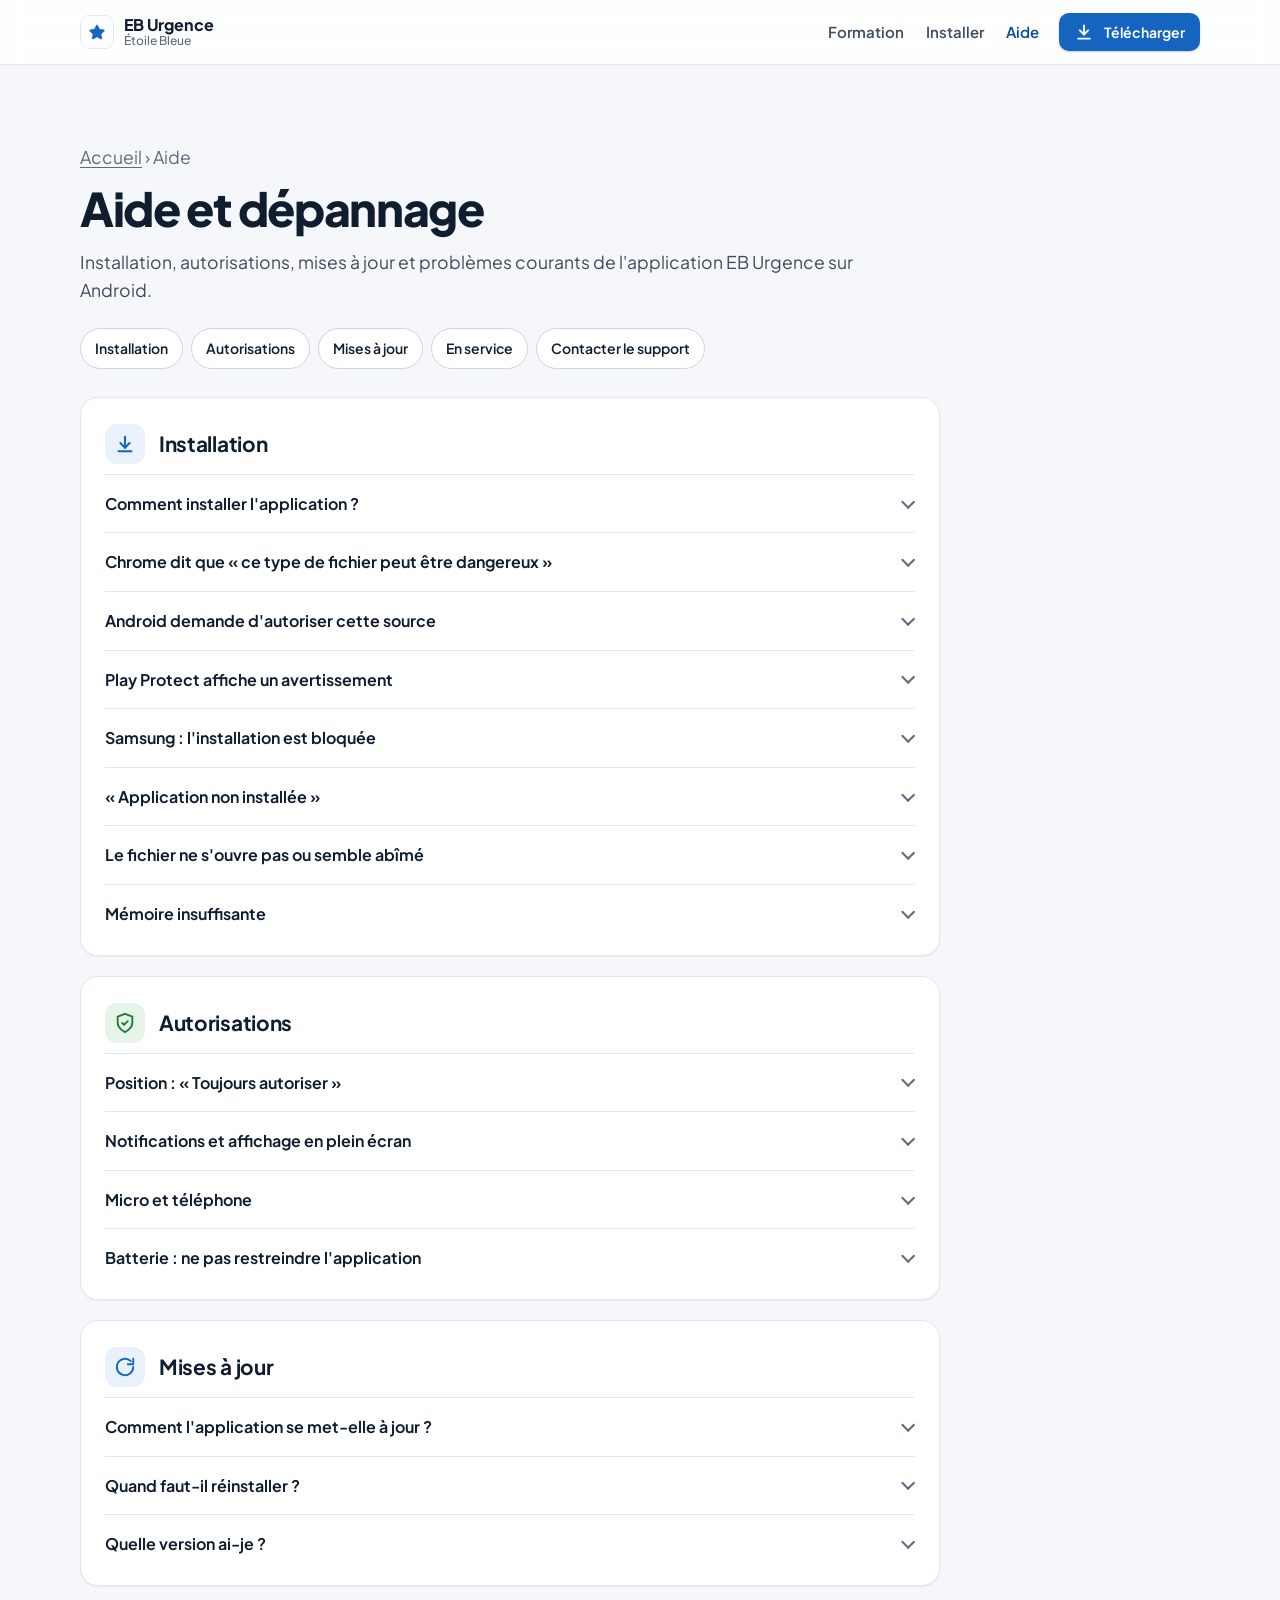
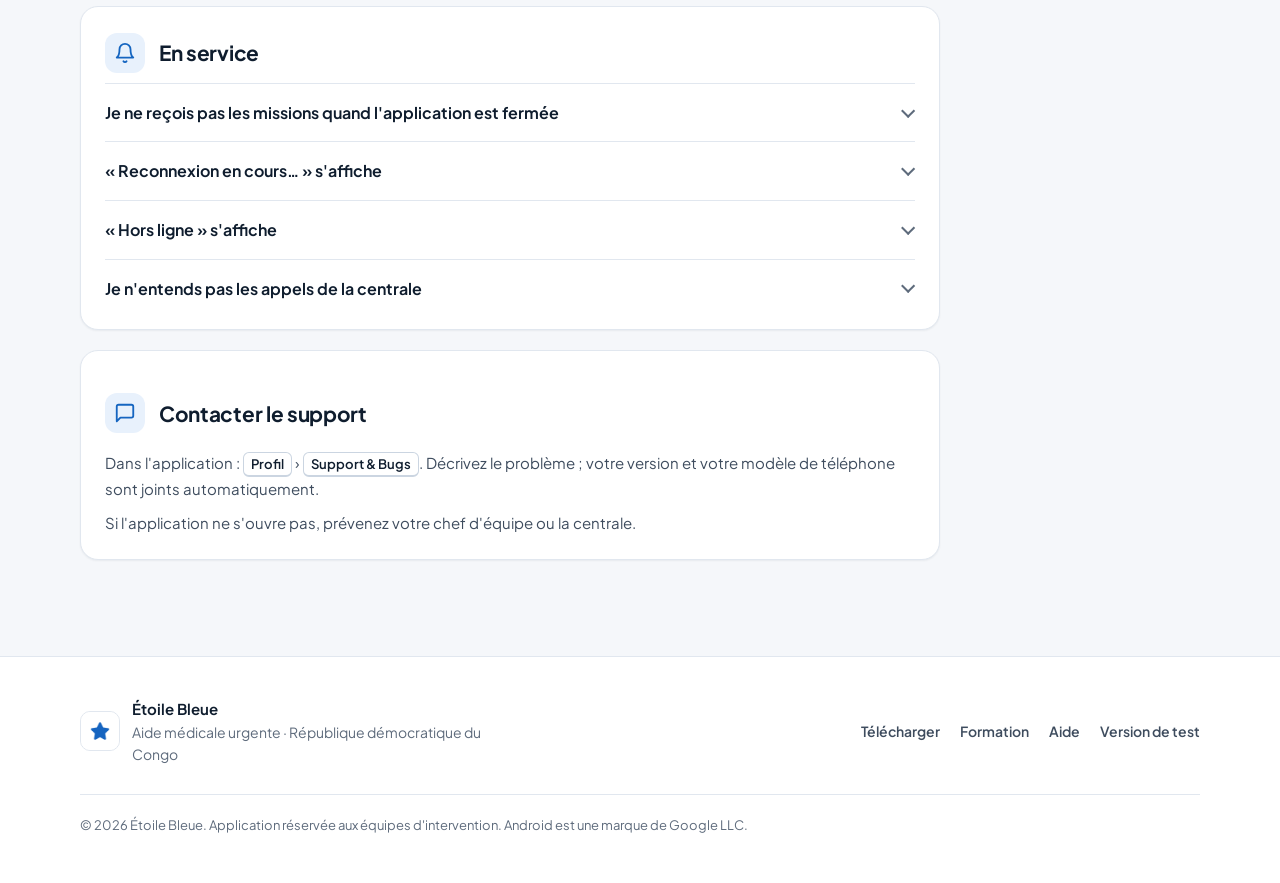
==== commit 4f9536c2: "feat: site clair (Plus Jakarta Sans), guide de formation, liste des versions retirée - Fond clair, b" ====
--- a/aide/index.html
+++ b/aide/index.html
@@ -5,8 +5,9 @@
   <meta name="viewport" content="width=device-width, initial-scale=1, viewport-fit=cover">
   <title>Aide · EB Urgence</title>
   <meta name="description" content="Installer EB Urgence, accepter les autorisations, comprendre les mises à jour et résoudre les problèmes courants.">
+  <meta name="robots" content="noindex, nofollow">
   <link rel="canonical" href="https://apps.urgences-rdc.com/aide/">
-  <meta name="theme-color" content="#0D0D0D">
+  <meta name="theme-color" content="#ffffff">
   <meta property="og:type" content="website">
   <meta property="og:site_name" content="EB Urgence">
   <meta property="og:title" content="Aide · EB Urgence">
@@ -16,6 +17,9 @@
   <meta name="twitter:card" content="summary_large_image">
   <link rel="icon" type="image/png" href="/assets/favicon-64.png">
   <link rel="apple-touch-icon" href="/assets/apple-touch-icon.png">
+  <link rel="preconnect" href="https://fonts.googleapis.com">
+  <link rel="preconnect" href="https://fonts.gstatic.com" crossorigin>
+  <link rel="stylesheet" href="https://fonts.googleapis.com/css2?family=Plus+Jakarta+Sans:wght@400;500;600;700;800&display=swap">
   <link rel="stylesheet" href="/style.css">
 </head>
 <body>
@@ -28,9 +32,13 @@
         <span><strong>EB Urgence</strong><small>Étoile Bleue</small></span>
       </a>
       <nav class="nav" aria-label="Navigation principale">
+        <a href="/formation/">Formation</a>
         <a class="wide" href="/#installer">Installer</a>
         <a href="/aide/" aria-current="page">Aide</a>
-        <a href="/">Télécharger</a>
+        <a class="btn btn-primary btn-sm" href="/#telecharger" aria-label="Télécharger l'application">
+          <svg viewBox="0 0 24 24" fill="none" stroke="currentColor" stroke-width="2.2" stroke-linecap="round" stroke-linejoin="round" aria-hidden="true"><path d="M12 4v11"/><path d="m7 10 5 5 5-5"/><path d="M5 20h14"/></svg>
+          <span class="label">Télécharger</span>
+        </a>
       </nav>
     </div>
   </header>
@@ -51,7 +59,7 @@
 
     <div class="doc">
       <section class="card" id="installation">
-        <h2><span class="ic"><svg viewBox="0 0 24 24" fill="none" stroke="currentColor" stroke-width="2.2" stroke-linecap="round" stroke-linejoin="round" aria-hidden="true"><path d="M12 4v12"/><path d="m7 11 5 5 5-5"/><path d="M5 20h14"/></svg></span>Installation</h2>
+        <h2><span class="icon"><svg viewBox="0 0 24 24" fill="none" stroke="currentColor" stroke-width="2.2" stroke-linecap="round" stroke-linejoin="round" aria-hidden="true"><path d="M12 4v12"/><path d="m7 11 5 5 5-5"/><path d="M5 20h14"/></svg></span>Installation</h2>
 
         <details id="installer">
           <summary>Comment installer l'application&nbsp;?</summary>
@@ -118,7 +126,7 @@
       </section>
 
       <section class="card" id="autorisations">
-        <h2><span class="ic green"><svg viewBox="0 0 24 24" fill="none" stroke="currentColor" stroke-width="2" stroke-linecap="round" stroke-linejoin="round" aria-hidden="true"><path d="M12 22s8-4 8-10V5l-8-3-8 3v7c0 6 8 10 8 10z"/><path d="m9 12 2 2 4-4"/></svg></span>Autorisations</h2>
+        <h2><span class="icon ok"><svg viewBox="0 0 24 24" fill="none" stroke="currentColor" stroke-width="2" stroke-linecap="round" stroke-linejoin="round" aria-hidden="true"><path d="M12 22s8-4 8-10V5l-8-3-8 3v7c0 6 8 10 8 10z"/><path d="m9 12 2 2 4-4"/></svg></span>Autorisations</h2>
 
         <details id="position">
           <summary>Position&nbsp;: «&nbsp;Toujours autoriser&nbsp;»</summary>
@@ -157,7 +165,7 @@
       </section>
 
       <section class="card" id="mises-a-jour">
-        <h2><span class="ic"><svg viewBox="0 0 24 24" fill="none" stroke="currentColor" stroke-width="2" stroke-linecap="round" stroke-linejoin="round" aria-hidden="true"><path d="M21 12a9 9 0 1 1-2.64-6.36"/><path d="M21 3v6h-6"/></svg></span>Mises à jour</h2>
+        <h2><span class="icon"><svg viewBox="0 0 24 24" fill="none" stroke="currentColor" stroke-width="2" stroke-linecap="round" stroke-linejoin="round" aria-hidden="true"><path d="M21 12a9 9 0 1 1-2.64-6.36"/><path d="M21 3v6h-6"/></svg></span>Mises à jour</h2>
 
         <details id="automatiques">
           <summary>Comment l'application se met-elle à jour&nbsp;?</summary>
@@ -188,7 +196,7 @@
       </section>
 
       <section class="card" id="en-service">
-        <h2><span class="ic red"><svg viewBox="0 0 24 24" fill="none" stroke="currentColor" stroke-width="2" stroke-linecap="round" stroke-linejoin="round" aria-hidden="true"><path d="M6 8a6 6 0 0 1 12 0c0 7 3 9 3 9H3s3-2 3-9"/><path d="M10.3 21a1.94 1.94 0 0 0 3.4 0"/></svg></span>En service</h2>
+        <h2><span class="icon"><svg viewBox="0 0 24 24" fill="none" stroke="currentColor" stroke-width="2" stroke-linecap="round" stroke-linejoin="round" aria-hidden="true"><path d="M6 8a6 6 0 0 1 12 0c0 7 3 9 3 9H3s3-2 3-9"/><path d="M10.3 21a1.94 1.94 0 0 0 3.4 0"/></svg></span>En service</h2>
 
         <details id="missions-app-fermee">
           <summary>Je ne reçois pas les missions quand l'application est fermée</summary>
@@ -227,8 +235,8 @@
         </details>
       </section>
 
-      <section class="card contact" id="contact">
-        <h2><span class="ic orange"><svg viewBox="0 0 24 24" fill="none" stroke="currentColor" stroke-width="2" stroke-linecap="round" stroke-linejoin="round" aria-hidden="true"><path d="M21 15a2 2 0 0 1-2 2H7l-4 4V5a2 2 0 0 1 2-2h14a2 2 0 0 1 2 2z"/></svg></span>Contacter le support</h2>
+      <section class="card plain" id="contact">
+        <h2><span class="icon"><svg viewBox="0 0 24 24" fill="none" stroke="currentColor" stroke-width="2" stroke-linecap="round" stroke-linejoin="round" aria-hidden="true"><path d="M21 15a2 2 0 0 1-2 2H7l-4 4V5a2 2 0 0 1 2-2h14a2 2 0 0 1 2 2z"/></svg></span>Contacter le support</h2>
         <p>Dans l'application&nbsp;: <kbd>Profil</kbd>&nbsp;› <kbd>Support &amp; Bugs</kbd>. Décrivez le problème&nbsp;; votre version et votre modèle de téléphone sont joints automatiquement.</p>
         <p>Si l'application ne s'ouvre pas, prévenez votre chef d'équipe ou la centrale.</p>
       </section>
@@ -240,10 +248,11 @@
       <div class="foot-grid">
         <div class="foot-brand">
           <img src="/assets/icon-192.png" width="40" height="40" alt="">
-          <div><strong>ÉTOILE BLEUE</strong>Aide médicale urgente · République démocratique du Congo</div>
+          <div><strong>Étoile Bleue</strong><span>Aide médicale urgente · République démocratique du Congo</span></div>
         </div>
         <nav class="foot-links" aria-label="Liens de pied de page">
-          <a href="/">Télécharger</a>
+          <a href="/#telecharger">Télécharger</a>
+          <a href="/formation/">Formation</a>
           <a href="/aide/">Aide</a>
           <a href="/test/">Version de test</a>
         </nav>
--- a/style.css
+++ b/style.css
@@ -1,345 +1,475 @@
-/* Jetons repris de l'app (src/theme/colors.ts) : thème sombre, bleu = action, rouge = urgence. */
+/*
+  apps.urgences-rdc.com, système visuel.
+  Fond clair et calme, bleu Étoile Bleue pour les actions, rouge réservé à l'urgence.
+  Police : Plus Jakarta Sans. Contrastes vérifiés (texte ≥ 4.5:1).
+*/
 :root {
-  --bg: #0d0d0d;
-  --sunken: #0a0a0a;
-  --surface: #161719;
-  --raised: #222326;
-  --text: #ffffff;
-  --text-2: rgba(255, 255, 255, 0.74);
-  --muted: rgba(255, 255, 255, 0.58);
-  --hairline: rgba(255, 255, 255, 0.08);
-  --border: rgba(255, 255, 255, 0.13);
+  --font: "Plus Jakarta Sans", system-ui, -apple-system, "Segoe UI", Roboto, sans-serif;
+
+  --bg: #f5f7fa;
+  --surface: #ffffff;
+  --surface-soft: #eef3f9;
+  --ink: #0f1d2e;
+  --ink-2: #3e4c5e;
+  --ink-3: #5e6b7c;
+  --line: #e1e7ef;
+  --line-strong: #cbd5e1;
+
   --brand: #1565c0;
-  --brand-hover: #1976d2;
-  --brand-press: #0d47a1;
-  --link: #64a0ff;
-  --ok: #69f0ae;
-  --warn: #fb8c00;
-  --urgent: #ff5252;
-  --android: #3ddc84;
-  --radius: 18px;
+  --brand-hover: #0f56a8;
+  --brand-ink: #0d47a1;
+  --brand-soft: #e8f1fc;
+  --brand-tint: #d6e6fa;
+
+  --ok: #1e7b34;
+  --ok-soft: #e6f4ea;
+  --warn: #8a5300;
+  --warn-soft: #fff4dd;
+  --urgent: #c62828;
+  --urgent-soft: #fdecec;
+
+  --r-sm: 8px;
+  --r: 12px;
+  --r-lg: 18px;
+  --shadow-sm: 0 1px 2px rgba(15, 29, 46, .06);
+  --shadow: 0 1px 2px rgba(15, 29, 46, .05), 0 8px 24px rgba(15, 29, 46, .06);
+  --shadow-lg: 0 2px 6px rgba(15, 29, 46, .06), 0 28px 60px -12px rgba(15, 29, 46, .22);
+
   --wrap: 1120px;
-  --gutter: 20px;
-  color-scheme: dark;
-}
-
-* { box-sizing: border-box; }
-html { -webkit-text-size-adjust: 100%; scroll-behavior: smooth; }
+  --gutter: 16px;
+  --section: clamp(56px, 8vw, 96px);
+  color-scheme: light;
+}
+
+@media (min-width: 640px) { :root { --gutter: 24px; } }
+
+*, *::before, *::after { box-sizing: border-box; }
+
+html { -webkit-text-size-adjust: 100%; scroll-behavior: smooth; scroll-padding-top: 84px; }
+@media (prefers-reduced-motion: reduce) { html { scroll-behavior: auto; } }
+
 body {
   margin: 0;
   background: var(--bg);
-  color: var(--text);
-  font: 17px/1.55 system-ui, -apple-system, "Segoe UI", Roboto, "Noto Sans", Helvetica, Arial, sans-serif;
-  overflow-x: hidden;
-}
-img, svg { display: block; }
-a { color: var(--link); }
-h1, h2, h3 { text-wrap: balance; }
-p { text-wrap: pretty; }
-
-.wrap {
-  width: 100%;
-  max-width: calc(var(--wrap) + 2 * var(--gutter));
-  margin: 0 auto;
-  padding-left: max(var(--gutter), env(safe-area-inset-left));
-  padding-right: max(var(--gutter), env(safe-area-inset-right));
-}
-
-.sr-only {
-  position: absolute; width: 1px; height: 1px; overflow: hidden;
-  clip: rect(0 0 0 0); white-space: nowrap;
-}
-
-.skip {
-  position: absolute; left: 12px; top: -60px; z-index: 10;
-  padding: 10px 14px; border-radius: 10px; background: var(--brand); color: #fff;
-}
-.skip:focus { top: 12px; }
-
-/* ── En-tête ─────────────────────────────────────────── */
-.site-header { border-bottom: 1px solid var(--hairline); background: rgba(13, 13, 13, 0.92); }
-.site-header .wrap {
+  color: var(--ink-2);
+  font: 400 16px/1.6 var(--font);
+  -webkit-font-smoothing: antialiased;
+  text-rendering: optimizeLegibility;
+}
+
+img, svg { display: block; max-width: 100%; }
+h1, h2, h3, h4 { color: var(--ink); margin: 0; font-weight: 700; letter-spacing: -.015em; }
+p { margin: 0; }
+a { color: var(--brand-ink); text-underline-offset: 3px; }
+a:hover { color: var(--brand); }
+:focus-visible { outline: 3px solid var(--brand); outline-offset: 2px; border-radius: 6px; }
+strong { color: var(--ink); font-weight: 650; }
+
+kbd {
+  display: inline-block;
+  padding: 1px 7px;
+  border: 1px solid var(--line-strong);
+  border-bottom-width: 2px;
+  border-radius: 6px;
+  background: var(--surface);
+  color: var(--ink);
+  font: 600 .875em/1.5 var(--font);
+  white-space: nowrap;
+}
+
+.wrap { width: 100%; max-width: calc(var(--wrap) + 2 * var(--gutter)); margin: 0 auto; padding: 0 var(--gutter); }
+
+.skip { position: absolute; left: -999px; top: 8px; z-index: 50; padding: 8px 14px; border-radius: var(--r-sm); background: var(--ink); color: #fff; }
+.skip:focus { left: 8px; }
+
+.icon-svg { width: 20px; height: 20px; flex: none; }
+
+/* ---------- Boutons ---------- */
+.btn {
+  display: inline-flex; align-items: center; justify-content: center; gap: 10px;
+  min-height: 44px; padding: 10px 18px;
+  border: 1px solid transparent; border-radius: var(--r);
+  font: 650 15px/1.2 var(--font); text-decoration: none; white-space: nowrap;
+  cursor: pointer; transition: background-color .15s, border-color .15s, color .15s, box-shadow .15s;
+}
+.btn svg { width: 20px; height: 20px; flex: none; }
+.btn-primary { background: var(--brand); color: #fff; box-shadow: 0 1px 2px rgba(13, 71, 161, .25); }
+.btn-primary:hover { background: var(--brand-hover); color: #fff; }
+.btn-secondary { background: var(--surface); color: var(--ink); border-color: var(--line-strong); box-shadow: var(--shadow-sm); }
+.btn-secondary:hover { border-color: var(--brand); color: var(--brand-ink); }
+.btn-quiet { background: transparent; color: var(--brand-ink); padding-left: 10px; padding-right: 10px; }
+.btn-quiet:hover { background: var(--brand-soft); color: var(--brand-ink); }
+.btn-lg { min-height: 54px; padding: 14px 22px; font-size: 16px; border-radius: 14px; }
+.btn-sm { min-height: 38px; padding: 8px 14px; font-size: 14px; border-radius: 10px; }
+.btn.is-disabled { background: var(--surface-soft); color: var(--ink-3); border-color: var(--line); box-shadow: none; pointer-events: none; }
+.btn .arrow { transition: transform .15s; }
+.btn:hover .arrow { transform: translateX(2px); }
+
+/* ---------- En-tête ---------- */
+.site-header {
+  position: sticky; top: 0; z-index: 20;
+  background: rgba(255, 255, 255, .88);
+  -webkit-backdrop-filter: saturate(1.4) blur(12px); backdrop-filter: saturate(1.4) blur(12px);
+  border-bottom: 1px solid var(--line);
+}
+.site-header .wrap { display: flex; align-items: center; justify-content: space-between; gap: 12px; height: 64px; }
+.brand { display: inline-flex; align-items: center; gap: 10px; color: var(--ink); text-decoration: none; min-width: 0; }
+.brand:hover { color: var(--ink); }
+.brand img { width: 34px; height: 34px; border-radius: 9px; border: 1px solid var(--line); flex: none; }
+.brand span { display: flex; flex-direction: column; line-height: 1.15; }
+.brand strong { font-size: 16px; font-weight: 750; letter-spacing: -.01em; }
+.brand small { font-size: 12px; color: var(--ink-3); font-weight: 500; }
+.nav { display: flex; align-items: center; gap: 2px; }
+.nav a:not(.btn) {
+  padding: 8px 10px; border-radius: 8px;
+  color: var(--ink-2); font-size: 15px; font-weight: 600; text-decoration: none;
+}
+.nav a:not(.btn):hover { background: var(--surface-soft); color: var(--ink); }
+.nav a[aria-current="page"] { color: var(--brand-ink); }
+.nav .btn { margin-left: 8px; }
+.nav .wide { display: none; }
+@media (min-width: 760px) { .nav .wide { display: inline-block; } }
+@media (max-width: 479px) {
+  .brand small { display: none; }
+  .nav a:not(.btn) { padding: 8px 7px; font-size: 14px; }
+  .nav .btn { margin-left: 4px; padding: 8px 10px; }
+  .nav .btn .label { display: none; }
+}
+
+/* ---------- Hero ---------- */
+.hero {
+  position: relative; overflow: hidden;
+  background:
+    radial-gradient(680px 460px at 78% 42%, var(--brand-tint) 0%, rgba(214, 230, 250, 0) 70%),
+    linear-gradient(180deg, #ffffff 0%, var(--bg) 100%);
+  border-bottom: 1px solid var(--line);
+}
+.hero-grid { display: grid; gap: 48px; padding-top: clamp(40px, 7vw, 88px); padding-bottom: clamp(48px, 7vw, 88px); }
+@media (min-width: 960px) { .hero-grid { grid-template-columns: 1.2fr .8fr; align-items: center; gap: 56px; } }
+.hero h1 { font-size: clamp(2.15rem, 1.45rem + 2.4vw, 3.1rem); line-height: 1.08; font-weight: 800; letter-spacing: -.03em; text-wrap: balance; }
+.hero h1 .accent { color: var(--brand); }
+.hero .lead { margin-top: 20px; font-size: clamp(1.05rem, 1rem + .3vw, 1.2rem); line-height: 1.6; color: var(--ink-2); max-width: 52ch; }
+.actions { display: flex; flex-wrap: wrap; gap: 12px; margin-top: 32px; }
+@media (max-width: 479px) { .actions .btn { width: 100%; } }
+.release { margin-top: 14px; font-size: 14px; color: var(--ink-3); white-space: pre-line; }
+.facts { display: flex; flex-wrap: wrap; gap: 6px 20px; margin: 22px 0 0; padding: 0; list-style: none; font-size: 14px; color: var(--ink-2); }
+.facts li { display: inline-flex; align-items: center; gap: 8px; }
+.facts svg { width: 18px; height: 18px; color: var(--brand); }
+
+.qr { display: none; }
+@media (min-width: 960px) and (hover: hover) {
+  .qr {
+    display: flex; align-items: center; gap: 16px; margin-top: 36px; max-width: 420px;
+    padding: 14px; border: 1px solid var(--line); border-radius: var(--r-lg); background: var(--surface);
+  }
+  .qr img { width: 92px; height: 92px; flex: none; }
+  .qr strong { display: block; font-size: 15px; }
+  .qr p { font-size: 14px; color: var(--ink-3); margin-top: 2px; }
+}
+
+/* ---------- Téléphone ---------- */
+.hero-visual { display: flex; justify-content: center; }
+.device {
+  position: relative; width: min(300px, 78vw);
+  padding: 10px; border-radius: 48px;
+  background: linear-gradient(150deg, #3a414c 0%, #1a1e24 38%, #0e1115 100%);
+  box-shadow: var(--shadow-lg), inset 0 0 0 1px rgba(255, 255, 255, .08);
+}
+.device::before, .device::after {
+  content: ""; position: absolute; right: -3px; width: 3px; border-radius: 0 3px 3px 0; background: #262b33;
+}
+.device::before { top: 120px; height: 56px; }
+.device::after { top: 196px; height: 92px; }
+.device .screen { position: relative; overflow: hidden; border-radius: 38px; background: #000; }
+.device .status {
+  display: flex; align-items: center; justify-content: space-between;
+  height: 30px; padding: 0 22px 0 26px; background: #0b0b0c; color: #e9ebee; font: 600 12px/1 var(--font);
+}
+.device .status .icons { display: flex; gap: 5px; align-items: center; }
+.device .status svg { width: 14px; height: 14px; }
+.device .camera { position: absolute; top: 9px; left: 50%; width: 12px; height: 12px; margin-left: -6px; border-radius: 50%; background: #050505; box-shadow: inset 0 0 0 2px #1d2128; z-index: 2; }
+.device .shot { width: 100%; height: auto; }
+.device .gesture { height: 18px; background: #0b0b0c; display: flex; align-items: center; justify-content: center; }
+.device .gesture::before { content: ""; width: 34%; height: 4px; border-radius: 2px; background: #e9ebee; opacity: .55; }
+.device.sm { width: 236px; padding: 8px; border-radius: 38px; }
+.device.sm .screen { border-radius: 30px; }
+.device.sm::before { top: 92px; height: 42px; }
+.device.sm::after { top: 150px; height: 70px; }
+
+/* ---------- Sections ---------- */
+.section { padding: var(--section) 0; }
+.section.white { background: var(--surface); border-top: 1px solid var(--line); border-bottom: 1px solid var(--line); }
+.section-head { max-width: 680px; margin-bottom: 36px; }
+.section-head h2 { font-size: clamp(1.6rem, 1.25rem + 1.3vw, 2.3rem); line-height: 1.15; letter-spacing: -.025em; font-weight: 800; }
+.section-head p { margin-top: 12px; font-size: 1.05rem; color: var(--ink-2); }
+.kicker { display: block; margin-bottom: 10px; color: var(--brand-ink); font-size: 13px; font-weight: 700; letter-spacing: .08em; text-transform: uppercase; }
+
+.grid { display: grid; gap: 16px; }
+@media (min-width: 640px) { .grid.g2, .grid.g3, .grid.g4 { grid-template-columns: repeat(2, 1fr); } }
+@media (min-width: 960px) { .grid.g3 { grid-template-columns: repeat(3, 1fr); } .grid.g4 { grid-template-columns: repeat(4, 1fr); } }
+
+.card {
+  position: relative; padding: 24px; border: 1px solid var(--line); border-radius: var(--r-lg);
+  background: var(--surface); box-shadow: var(--shadow-sm);
+}
+.section.white .card { background: var(--bg); box-shadow: none; }
+.card h3 { font-size: 1.1rem; margin-top: 16px; }
+.card p { margin-top: 8px; font-size: 15px; }
+.card p + p { margin-top: 10px; }
+.icon {
+  display: inline-flex; align-items: center; justify-content: center;
+  width: 44px; height: 44px; border-radius: 12px; background: var(--brand-soft); color: var(--brand);
+}
+.icon svg { width: 22px; height: 22px; }
+.icon.ok { background: var(--ok-soft); color: var(--ok); }
+.icon.warn { background: var(--warn-soft); color: var(--warn); }
+.icon.urgent { background: var(--urgent-soft); color: var(--urgent); }
+
+/* Parcours d'une mission */
+.flow { display: grid; gap: 0; margin: 0; padding: 0; list-style: none; counter-reset: flow; }
+.flow li { position: relative; display: grid; grid-template-columns: 40px 1fr; align-content: start; gap: 0 16px; padding-bottom: 22px; counter-increment: flow; }
+.flow li::before {
+  content: counter(flow); grid-row: span 2;
+  display: flex; align-items: center; justify-content: center;
+  width: 40px; height: 40px; border-radius: 50%;
+  background: var(--surface); border: 2px solid var(--brand); color: var(--brand-ink); font-weight: 750;
+  position: relative; z-index: 1;
+}
+.flow li::after { content: ""; position: absolute; left: 19px; top: 40px; bottom: 0; width: 2px; background: var(--brand-tint); }
+.flow li:last-child { padding-bottom: 0; }
+.flow li:last-child::after { display: none; }
+.flow strong { display: block; margin-top: 8px; font-size: 16px; }
+.flow span { font-size: 14px; color: var(--ink-3); }
+@media (min-width: 960px) {
+  .flow { grid-template-columns: repeat(7, 1fr); gap: 12px; }
+  .flow li { grid-template-columns: 1fr; text-align: center; padding-bottom: 0; justify-items: center; }
+  .flow li::before { grid-row: auto; }
+  .flow li::after { left: calc(50% + 24px); right: calc(-50% + 18px); top: 19px; bottom: auto; width: auto; height: 2px; }
+  .flow strong { margin-top: 12px; }
+}
+.flow-foot { margin-top: 32px; }
+
+/* Étapes d'installation */
+.steps { margin: 0; padding: 0; list-style: none; counter-reset: step; }
+.steps .card { counter-increment: step; }
+.steps .card::before {
+  content: counter(step);
+  display: inline-flex; align-items: center; justify-content: center;
+  width: 36px; height: 36px; border-radius: 10px; background: var(--brand); color: #fff; font-weight: 750;
+}
+.steps .card h3 { margin-top: 14px; }
+.after-steps { display: flex; flex-wrap: wrap; align-items: center; gap: 12px 20px; margin-top: 28px; }
+.after-steps p { font-size: 15px; color: var(--ink-3); }
+
+.split { display: grid; gap: 16px; }
+@media (min-width: 960px) { .split { grid-template-columns: 1fr 1fr; align-items: start; } }
+.card.soft { background: var(--brand-soft); border-color: var(--brand-tint); box-shadow: none; }
+
+.checks { margin: 16px 0 0; padding: 0; list-style: none; display: grid; gap: 10px; }
+.checks li { display: flex; gap: 10px; font-size: 15px; }
+.checks svg { width: 20px; height: 20px; color: var(--ok); flex: none; margin-top: 2px; }
+.checks.bad svg { color: var(--urgent); }
+
+/* Bandeau formation */
+.band {
+  display: grid; gap: 28px; padding: clamp(24px, 4vw, 44px);
+  border-radius: 24px; background: var(--surface); border: 1px solid var(--line); box-shadow: var(--shadow);
+}
+@media (min-width: 960px) { .band { grid-template-columns: 1.1fr .9fr; align-items: center; gap: 48px; } }
+.band h2 { font-size: clamp(1.5rem, 1.2rem + 1.1vw, 2.1rem); letter-spacing: -.025em; font-weight: 800; line-height: 1.15; }
+.band p { margin-top: 12px; font-size: 1.05rem; }
+.band .actions { margin-top: 24px; }
+.chapters { margin: 0; padding: 0; list-style: none; display: grid; gap: 8px; counter-reset: ch; }
+.chapters li {
+  counter-increment: ch; display: flex; align-items: center; gap: 14px;
+  padding: 12px 14px; border-radius: var(--r); background: var(--bg); border: 1px solid var(--line);
+  font-weight: 600; color: var(--ink); font-size: 15px;
+}
+.chapters li::before {
+  content: counter(ch); display: inline-flex; align-items: center; justify-content: center; flex: none;
+  width: 28px; height: 28px; border-radius: 8px; background: var(--brand-soft); color: var(--brand-ink); font-size: 14px; font-weight: 750;
+}
+.chapters small { margin-left: auto; color: var(--ink-3); font-weight: 500; font-size: 13px; white-space: nowrap; }
+
+/* Téléphone : cartes compactes, icône ou numéro à côté du titre. */
+@media (max-width: 639px) {
+  .card.feature, .steps .card { display: grid; grid-template-columns: auto 1fr; gap: 6px 14px; align-items: center; padding: 18px; }
+  .card.feature h3, .steps .card h3 { margin-top: 0; }
+  .card.feature p, .steps .card p { grid-column: 1 / -1; margin-top: 4px; }
+}
+
+/* Liens d'aide */
+.help-links { margin: 0; padding: 0; list-style: none; border-top: 1px solid var(--line); }
+.help-links a {
   display: flex; align-items: center; justify-content: space-between; gap: 12px;
-  min-height: 64px; padding-top: env(safe-area-inset-top);
-}
-.brand { display: flex; align-items: center; gap: 11px; color: var(--text); text-decoration: none; }
-.brand img { width: 34px; height: 34px; border-radius: 9px; box-shadow: 0 0 0 1px var(--border); }
-.brand strong { display: block; font-size: 17px; line-height: 1.15; letter-spacing: -0.01em; }
-.brand small {
-  display: block; font-size: 11px; font-weight: 700; line-height: 1.3; color: var(--muted);
-  letter-spacing: 0.12em; text-transform: uppercase;
-}
-.nav { display: flex; align-items: center; gap: 2px; }
-.nav a {
-  display: inline-flex; align-items: center; min-height: 44px; padding: 8px 12px;
-  border-radius: 10px; color: var(--text-2); text-decoration: none; font-size: 15px; font-weight: 600;
-}
-.nav a:hover { color: var(--text); background: var(--raised); }
-.nav a[aria-current="page"] { color: var(--text); }
-.nav .wide { display: none; }
-@media (min-width: 760px) { .nav .wide { display: inline-flex; } }
-
-/* ── Héros ───────────────────────────────────────────── */
-.hero { position: relative; padding: 36px 0 56px; }
-.hero-grid { display: grid; gap: 44px; align-items: center; }
-@media (min-width: 960px) {
-  .hero { padding: 64px 0 80px; }
-  .hero-grid { grid-template-columns: 1.1fr 0.9fr; gap: 56px; }
-}
-
-.eyebrow {
-  display: inline-flex; align-items: center; gap: 9px; padding: 6px 12px 6px 10px;
-  border: 1px solid var(--border); border-radius: 999px; background: rgba(255, 255, 255, 0.03);
-  color: var(--text-2); font-size: 12.5px; font-weight: 700; letter-spacing: 0.08em; text-transform: uppercase;
-}
-.eyebrow .dot {
-  width: 8px; height: 8px; border-radius: 50%; background: var(--urgent);
-  box-shadow: 0 0 0 4px rgba(255, 82, 82, 0.16);
-}
-.hero h1 {
-  margin: 18px 0 0; font-size: clamp(2.2rem, 1.45rem + 3vw, 3.6rem); line-height: 1.04;
-  letter-spacing: -0.028em; font-weight: 800;
-}
-.hero h1 .accent { color: var(--link); }
-.lead {
-  margin: 16px 0 0; max-width: 36ch; color: var(--text-2);
-  font-size: clamp(1.06rem, 1rem + 0.35vw, 1.25rem);
-}
-
-.cta { margin-top: 28px; max-width: 440px; }
-.btn-dl {
-  display: flex; align-items: center; gap: 14px; min-height: 68px; padding: 12px 20px 12px 14px;
-  border-radius: 18px; background: var(--brand); color: #fff; text-decoration: none;
-  box-shadow: 0 14px 34px rgba(21, 101, 192, 0.36), inset 0 1px 0 rgba(255, 255, 255, 0.16);
-  transition: background 0.15s ease, transform 0.15s ease;
-}
-.btn-dl:hover { background: var(--brand-hover); }
-.btn-dl:active { background: var(--brand-press); transform: scale(0.99); }
-.btn-dl .robot {
-  flex: none; width: 44px; height: 44px; padding: 9px; border-radius: 12px;
-  background: rgba(255, 255, 255, 0.14); color: #fff;
-}
-.btn-dl .txt { display: flex; flex-direction: column; }
-.btn-dl .l1 { font-size: 13px; font-weight: 600; opacity: 0.86; letter-spacing: 0.01em; }
-.btn-dl .l2 { font-size: 19px; font-weight: 800; line-height: 1.2; }
-.btn-dl .arrow { flex: none; width: 22px; height: 22px; margin-left: auto; opacity: 0.9; }
-.btn-dl.is-disabled { background: var(--raised); color: var(--muted); box-shadow: none; pointer-events: none; }
-.btn-dl.is-disabled .robot { color: var(--muted); }
-
-.release { margin: 12px 0 0; color: var(--text-2); font-size: 15px; white-space: pre-line; }
-.chips { display: flex; flex-wrap: wrap; gap: 8px; margin-top: 14px; }
-.chip {
-  display: inline-flex; align-items: center; gap: 7px; padding: 6px 11px; border-radius: 999px;
-  border: 1px solid var(--hairline); background: var(--surface); color: var(--text-2);
-  font-size: 13.5px; font-weight: 600;
-}
-.chip svg { width: 15px; height: 15px; flex: none; }
-.chip.android svg { color: var(--android); }
-.chip.ok svg { color: var(--ok); }
-
-.ghost {
-  display: inline-flex; align-items: center; gap: 8px; min-height: 44px; margin-top: 16px; padding: 8px 14px;
-  border: 1px solid var(--border); border-radius: 999px; background: transparent;
-  color: var(--link); font: inherit; font-size: 15px; font-weight: 600; text-decoration: none; cursor: pointer;
-}
-.ghost[hidden] { display: none; }
-.ghost svg { width: 18px; height: 18px; }
-
-/* QR : ordinateur seulement */
-.qr-card {
-  display: none; align-items: center; gap: 16px; margin-top: 26px; max-width: 440px; padding: 14px;
-  border: 1px solid var(--hairline); border-radius: var(--radius); background: var(--surface);
-}
-.qr-card img { width: 112px; height: 112px; flex: none; border-radius: 10px; background: #fff; }
-.qr-card strong { display: block; }
-.qr-card p { margin: 4px 0 0; color: var(--text-2); font-size: 15px; }
-@media (min-width: 960px) and (hover: hover) { .qr-card { display: flex; } }
-
-/* Téléphone */
-.hero-visual { position: relative; display: flex; justify-content: center; }
-.hero-visual::before {
-  content: ""; position: absolute; left: 50%; top: 50%; z-index: 0;
-  width: min(560px, 130%); aspect-ratio: 1; transform: translate(-50%, -50%);
-  background: radial-gradient(closest-side, rgba(21, 101, 192, 0.42), rgba(21, 101, 192, 0.1) 58%, transparent 74%);
-  pointer-events: none;
-}
-.phone {
-  position: relative; z-index: 1; width: min(292px, 74vw); padding: 10px; border-radius: 46px;
-  background: linear-gradient(155deg, #34363b, #141517 38%, #1f2023 72%, #2c2e33);
-  box-shadow: 0 0 0 1px rgba(255, 255, 255, 0.1), 0 34px 80px rgba(0, 0, 0, 0.65);
-}
-.phone .screen { position: relative; overflow: hidden; border-radius: 37px; background: #000; }
-.phone .status {
-  display: flex; align-items: center; justify-content: space-between; height: 30px; padding: 4px 22px 0;
-  color: #fff; font-size: 12px; font-weight: 700;
-}
-.phone .status .icons { display: flex; gap: 5px; align-items: center; }
-.phone .status svg { width: 14px; height: 14px; }
-.phone .camera {
-  position: absolute; top: 9px; left: 50%; width: 11px; height: 11px; margin-left: -5.5px;
-  border-radius: 50%; background: #050505; box-shadow: 0 0 0 2px #191a1d;
-}
-.phone .shot { width: 100%; height: auto; }
-.phone .navbar { height: 14px; background: #0d0d0d; }
-
-.float {
-  position: absolute; z-index: 2; display: none; align-items: center; gap: 10px; padding: 10px 14px;
-  border: 1px solid var(--border); border-radius: 14px; background: rgba(22, 23, 25, 0.94);
-  box-shadow: 0 16px 40px rgba(0, 0, 0, 0.5); font-size: 14px; font-weight: 700; white-space: nowrap;
-}
-.float small { display: block; color: var(--muted); font-size: 12px; font-weight: 600; }
-.float .ic { display: grid; place-items: center; width: 34px; height: 34px; border-radius: 10px; flex: none; }
-.float .ic svg { width: 18px; height: 18px; }
-.float.f1 { top: 16%; left: calc(50% - 250px); }
-.float.f2 { bottom: 14%; right: calc(50% - 255px); }
-@media (min-width: 620px) { .float { display: flex; } }
-@media (min-width: 960px) {
-  .float.f1 { left: -4px; }
-  .float.f2 { right: -8px; }
-}
-
-/* ── Sections ────────────────────────────────────────── */
-.section { padding: 56px 0; border-top: 1px solid var(--hairline); }
-@media (min-width: 960px) { .section { padding: 80px 0; } }
-.section-head { max-width: 680px; margin-bottom: 28px; }
-.kicker { color: var(--link); font-size: 13px; font-weight: 800; letter-spacing: 0.1em; text-transform: uppercase; }
-.section h2 {
-  margin: 8px 0 0; font-size: clamp(1.65rem, 1.3rem + 1.3vw, 2.35rem); line-height: 1.14; letter-spacing: -0.018em;
-}
-.section-head p { margin: 10px 0 0; color: var(--text-2); }
-
-.card {
-  border: 1px solid var(--hairline); border-radius: var(--radius); background: var(--surface); padding: 22px;
-}
-.card h3 { margin: 0; font-size: 17.5px; line-height: 1.3; }
-.card p { margin: 6px 0 0; color: var(--text-2); font-size: 15.5px; }
-
-.grid { display: grid; gap: 14px; }
-@media (min-width: 640px) { .grid.g4, .grid.g2 { grid-template-columns: repeat(2, 1fr); } }
-@media (min-width: 1000px) { .grid.g4 { grid-template-columns: repeat(4, 1fr); } }
-
-.ic {
-  display: grid; place-items: center; width: 46px; height: 46px; margin-bottom: 16px; border-radius: 13px;
-  background: rgba(100, 160, 255, 0.14); color: var(--link);
-}
-.ic svg { width: 22px; height: 22px; }
-.ic.red { background: rgba(255, 82, 82, 0.14); color: var(--urgent); }
-.ic.green { background: rgba(105, 240, 174, 0.12); color: var(--ok); }
-.ic.orange { background: rgba(251, 140, 0, 0.14); color: var(--warn); }
-
-/* Étapes */
-.steps { list-style: none; margin: 0; padding: 0; }
-.steps .num {
-  display: grid; place-items: center; width: 38px; height: 38px; margin-bottom: 16px; border-radius: 50%;
-  background: rgba(21, 101, 192, 0.22); color: var(--link); font-weight: 800;
-}
-kbd {
-  font: inherit; font-size: 0.88em; padding: 1px 7px; border-radius: 6px; white-space: nowrap;
-  border: 1px solid var(--border); background: var(--raised); color: var(--text);
-}
-
-/* Autorisations + mises à jour */
-.split { display: grid; gap: 14px; }
-@media (min-width: 900px) { .split { grid-template-columns: 1.15fr 0.85fr; } }
-.checks { list-style: none; margin: 14px 0 0; padding: 0; }
-.checks li { display: flex; gap: 12px; align-items: flex-start; padding: 10px 0; border-top: 1px solid var(--hairline); }
-.checks li:first-child { border-top: 0; }
-.checks svg { width: 22px; height: 22px; flex: none; margin-top: 1px; color: var(--ok); }
-.checks span { color: var(--text-2); font-size: 15.5px; }
-.checks strong { color: var(--text); }
-.card.accent { background: linear-gradient(160deg, rgba(21, 101, 192, 0.2), rgba(21, 101, 192, 0.04)), var(--surface); }
-
-/* Liens d'aide */
-.help-links { list-style: none; margin: 0; padding: 0; }
-.help-links a {
-  display: flex; align-items: center; justify-content: space-between; gap: 12px; min-height: 52px;
-  padding: 12px 0; border-top: 1px solid var(--hairline); color: var(--text); text-decoration: none; font-weight: 600;
-}
-.help-links li:first-child a { border-top: 0; }
-.help-links a::after {
-  content: ""; flex: none; width: 8px; height: 8px; border-right: 2px solid var(--muted); border-top: 2px solid var(--muted);
-  transform: rotate(45deg);
-}
-.help-links a:hover { color: var(--link); }
-
-/* Accordéons (aide) */
-details { border-top: 1px solid var(--hairline); }
-details:first-of-type { border-top: 0; }
-summary {
-  position: relative; min-height: 52px; padding: 14px 32px 14px 0; cursor: pointer; list-style: none; font-weight: 650;
-}
-summary::-webkit-details-marker { display: none; }
-summary::after {
-  content: ""; position: absolute; right: 6px; top: 50%; width: 9px; height: 9px; margin-top: -7px;
-  border-right: 2px solid var(--muted); border-bottom: 2px solid var(--muted); transform: rotate(45deg);
-  transition: transform 0.15s ease;
-}
-details[open] summary::after { transform: rotate(-135deg); margin-top: -2px; }
-details > div { padding: 0 0 16px; color: var(--text-2); font-size: 15.5px; }
-details > div p { margin: 0 0 10px; }
-details > div ol, details > div ul { margin: 0 0 10px; padding-left: 20px; }
-details > div li { margin: 4px 0; }
-
-/* Page d'aide */
-.page-head { padding: 36px 0 8px; }
-@media (min-width: 960px) { .page-head { padding: 56px 0 12px; } }
-.page-head h1 { margin: 10px 0 0; font-size: clamp(2rem, 1.5rem + 2vw, 3rem); line-height: 1.08; letter-spacing: -0.025em; }
-.page-head p { margin: 12px 0 0; max-width: 60ch; color: var(--text-2); }
-.crumbs { font-size: 14px; color: var(--muted); }
-.crumbs a { color: var(--muted); text-decoration: none; }
-.crumbs a:hover { color: var(--text); }
-
-.toc { display: flex; flex-wrap: wrap; gap: 8px; margin: 22px 0 6px; }
+  padding: 16px 4px; border-bottom: 1px solid var(--line);
+  color: var(--ink); font-weight: 600; text-decoration: none;
+}
+.help-links a::after { content: "›"; color: var(--ink-3); font-size: 22px; line-height: 1; }
+.help-links a:hover { color: var(--brand-ink); }
+
+/* ---------- Pied de page ---------- */
+.site-footer { padding: 40px 0 48px; border-top: 1px solid var(--line); background: var(--surface); font-size: 14px; }
+.foot-grid { display: flex; flex-wrap: wrap; justify-content: space-between; gap: 24px; }
+.foot-brand { display: flex; gap: 12px; align-items: center; max-width: 420px; }
+.foot-brand img { width: 40px; height: 40px; border-radius: 10px; border: 1px solid var(--line); }
+.foot-brand strong { display: block; font-size: 15px; }
+.foot-brand span { color: var(--ink-3); }
+.foot-links { display: flex; flex-wrap: wrap; gap: 4px 20px; align-items: center; }
+.foot-links a { color: var(--ink-2); font-weight: 600; text-decoration: none; }
+.foot-links a:hover { color: var(--brand-ink); }
+.legal { margin-top: 28px; padding-top: 20px; border-top: 1px solid var(--line); color: var(--ink-3); font-size: 13px; }
+
+/* ---------- Pages intérieures ---------- */
+.page-head { padding: clamp(36px, 6vw, 64px) 0 28px; }
+.crumbs { font-size: 14px; color: var(--ink-3); margin-bottom: 12px; }
+.crumbs a { color: var(--ink-3); }
+.page-head h1 { font-size: clamp(2rem, 1.5rem + 2vw, 2.9rem); line-height: 1.1; letter-spacing: -.03em; font-weight: 800; }
+.page-head > p, .page-head .intro { margin-top: 14px; font-size: 1.1rem; max-width: 62ch; }
+.page-head .actions { margin-top: 24px; }
+.page-head > p.release { font-size: 14px; }
+.toc { display: flex; flex-wrap: wrap; gap: 8px; margin-top: 24px; }
 .toc a {
-  display: inline-flex; align-items: center; min-height: 40px; padding: 7px 14px; border-radius: 999px;
-  border: 1px solid var(--border); color: var(--text-2); text-decoration: none; font-size: 14.5px; font-weight: 600;
-}
-.toc a:hover { color: var(--text); background: var(--raised); }
-
-.doc { display: grid; gap: 14px; padding: 18px 0 64px; }
-.doc .card { padding: 8px 22px 6px; scroll-margin-top: 16px; }
-.doc .card > h2 {
-  display: flex; align-items: center; gap: 12px; margin: 14px 0 6px; font-size: 20px; letter-spacing: -0.01em;
-}
-.doc .card > h2 .ic { width: 38px; height: 38px; margin: 0; border-radius: 11px; }
-.doc .card > h2 .ic svg { width: 19px; height: 19px; }
-.doc .contact { padding: 22px; }
-.doc .contact p { margin: 8px 0 0; }
+  padding: 8px 14px; border-radius: 999px; border: 1px solid var(--line-strong); background: var(--surface);
+  color: var(--ink); font-size: 14px; font-weight: 600; text-decoration: none;
+}
+.toc a:hover { border-color: var(--brand); color: var(--brand-ink); }
+
+.doc { display: grid; gap: 20px; max-width: 860px; padding-bottom: var(--section); }
+.doc > .card { padding: 8px 24px 12px; }
+.doc h2 { display: flex; align-items: center; gap: 14px; padding: 18px 0 10px; font-size: 1.3rem; }
+.doc h2 .icon { width: 40px; height: 40px; }
+.doc .card.plain { padding: 24px; }
+.doc .card.plain p + p { margin-top: 10px; }
+
+details { border-top: 1px solid var(--line); }
+details summary {
+  display: flex; align-items: center; justify-content: space-between; gap: 16px;
+  padding: 16px 0; cursor: pointer; list-style: none;
+  color: var(--ink); font-weight: 650; font-size: 16px;
+}
+details summary::-webkit-details-marker { display: none; }
+details summary::after {
+  content: ""; flex: none; width: 10px; height: 10px; margin-right: 4px;
+  border-right: 2px solid var(--ink-3); border-bottom: 2px solid var(--ink-3);
+  transform: rotate(45deg) translateY(-3px); transition: transform .15s;
+}
+details[open] summary::after { transform: rotate(-135deg) translate(-2px, -2px); }
+details summary:hover { color: var(--brand-ink); }
+details > div { padding: 0 0 18px; font-size: 15px; }
+details > div > * + * { margin-top: 10px; }
+details ol, details ul { padding-left: 22px; margin: 10px 0 0; }
+details li + li { margin-top: 6px; }
 
 .notice {
-  display: flex; gap: 12px; align-items: flex-start; margin: 4px 0 14px; padding: 12px 14px; border-radius: 12px;
-  background: rgba(251, 140, 0, 0.1); border: 1px solid rgba(251, 140, 0, 0.3); color: var(--text-2); font-size: 15px;
-}
-.notice svg { width: 20px; height: 20px; flex: none; margin-top: 2px; color: var(--warn); }
-
-.badge-test {
-  display: inline-block; padding: 4px 12px; border-radius: 999px; border: 1px solid rgba(251, 140, 0, 0.45);
-  color: var(--warn); font-size: 12.5px; font-weight: 800; letter-spacing: 0.08em; text-transform: uppercase;
-}
-
-/* ── Pied de page ───────────────────────────────────── */
-.site-footer { border-top: 1px solid var(--hairline); padding: 36px 0 calc(40px + env(safe-area-inset-bottom)); color: var(--muted); font-size: 14px; }
-.foot-grid { display: grid; gap: 22px; }
-@media (min-width: 760px) { .foot-grid { grid-template-columns: 1.4fr 1fr; align-items: start; } }
-.foot-brand { display: flex; gap: 12px; align-items: center; color: var(--text-2); }
-.foot-brand img { width: 40px; height: 40px; border-radius: 10px; }
-.foot-brand strong { display: block; color: var(--text); letter-spacing: 0.12em; font-size: 13px; }
-.foot-links { display: flex; flex-wrap: wrap; gap: 6px 18px; }
-@media (min-width: 760px) { .foot-links { justify-content: flex-end; } }
-.foot-links a { color: var(--text-2); text-decoration: none; min-height: 32px; display: inline-flex; align-items: center; }
-.foot-links a:hover { color: var(--text); }
-.legal { margin: 22px 0 0; font-size: 12.5px; line-height: 1.5; color: rgba(255, 255, 255, 0.42); }
-
-a:focus-visible, button:focus-visible, summary:focus-visible {
-  outline: 3px solid var(--link); outline-offset: 3px; border-radius: 10px;
-}
-@media (prefers-reduced-motion: reduce) {
-  html { scroll-behavior: auto; }
-  * { transition: none !important; }
-}
-
-/* Sur ordinateur, le code QR remplace le partage. */
-@media (min-width: 960px) and (hover: hover) {
-  #share { display: none; }
-  .phone { width: 318px; }
-}
+  display: flex; gap: 12px; padding: 14px 16px; border-radius: var(--r);
+  background: var(--warn-soft); color: #5b3800; font-size: 15px;
+}
+.notice svg { width: 22px; height: 22px; flex: none; color: var(--warn); }
+.tag {
+  display: inline-flex; align-items: center; gap: 6px; padding: 4px 10px; border-radius: 999px;
+  font-size: 13px; font-weight: 700; letter-spacing: .02em;
+}
+.tag.warn { background: var(--warn-soft); color: var(--warn); }
+
+/* ---------- Guide de formation ---------- */
+.guide { display: grid; gap: 32px; padding-bottom: var(--section); }
+@media (min-width: 1024px) { .guide { grid-template-columns: 250px 1fr; gap: 56px; align-items: start; } }
+
+.guide-toc { font-size: 14px; }
+.guide-toc details { border: 1px solid var(--line); border-radius: var(--r); background: var(--surface); padding: 0 16px; }
+.guide-toc summary { padding: 14px 0; }
+.guide-toc ol { list-style: none; margin: 0; padding: 0 0 12px; }
+.guide-toc li { margin: 0; }
+.guide-toc .part-link { display: block; margin-top: 12px; padding: 4px 0; color: var(--ink); font-weight: 700; text-decoration: none; }
+.guide-toc .lesson-link { display: block; padding: 5px 0 5px 12px; border-left: 2px solid var(--line); color: var(--ink-3); text-decoration: none; font-weight: 500; }
+.guide-toc a:hover, .guide-toc a.is-active { color: var(--brand-ink); }
+.guide-toc .lesson-link.is-active { border-left-color: var(--brand); }
+@media (min-width: 1024px) {
+  .guide-toc { position: sticky; top: 88px; max-height: calc(100vh - 110px); overflow: auto; }
+  .guide-toc details { border: 0; background: none; padding: 0; }
+  .guide-toc summary { display: none; }
+}
+
+.part + .part { margin-top: 64px; }
+.part-head { padding-bottom: 8px; border-bottom: 1px solid var(--line); margin-bottom: 8px; }
+.part-head .kicker { margin-bottom: 6px; }
+.part-head h2 { font-size: clamp(1.5rem, 1.2rem + 1vw, 2rem); letter-spacing: -.025em; font-weight: 800; }
+.part-head p { margin-top: 8px; font-size: 1.02rem; max-width: 62ch; }
+
+.lesson { display: grid; gap: 24px; padding: 36px 0; border-bottom: 1px solid var(--line); }
+.lesson:last-child { border-bottom: 0; }
+@media (min-width: 760px) { .lesson.has-shot { grid-template-columns: 1fr 236px; gap: 40px; align-items: start; } }
+.lesson h3 { font-size: 1.35rem; letter-spacing: -.02em; font-weight: 750; }
+.lesson .lead { margin-top: 10px; font-size: 1.04rem; color: var(--ink-2); }
+.lesson ul.list, .lesson ol.list { margin: 16px 0 0; padding-left: 20px; display: grid; gap: 8px; font-size: 15.5px; }
+.lesson ul.list li::marker { color: var(--brand); }
+.lesson ol.list li::marker { color: var(--brand-ink); font-weight: 700; }
+.lesson figure { margin: 0; justify-self: center; }
+.lesson figcaption { margin-top: 12px; text-align: center; font-size: 13px; color: var(--ink-3); }
+
+.callout {
+  display: flex; gap: 12px; margin-top: 18px; padding: 14px 16px; border-radius: var(--r);
+  background: var(--brand-soft); color: var(--ink); font-size: 15px; font-weight: 550;
+}
+.callout svg { width: 20px; height: 20px; flex: none; color: var(--brand); margin-top: 2px; }
+.callout.warn { background: var(--warn-soft); }
+.callout.warn svg { color: var(--warn); }
+
+.defs { margin: 16px 0 0; border: 1px solid var(--line); border-radius: var(--r); overflow: hidden; background: var(--surface); }
+.defs div { display: grid; grid-template-columns: minmax(110px, 38%) 1fr; gap: 12px; padding: 11px 14px; font-size: 15px; }
+.defs div + div { border-top: 1px solid var(--line); }
+.defs dt { color: var(--ink); font-weight: 650; }
+.defs dd { margin: 0; }
+
+.triage { margin: 16px 0 0; padding: 0; list-style: none; display: grid; gap: 8px; font-size: 15px; }
+.triage li { display: flex; align-items: center; gap: 10px; }
+.triage i { width: 14px; height: 14px; border-radius: 4px; flex: none; }
+
+.chain { margin: 18px 0 0; padding: 0; list-style: none; display: grid; gap: 10px; }
+@media (min-width: 640px) { .chain { grid-template-columns: repeat(4, 1fr); } }
+.chain li { padding: 14px; border-radius: var(--r); border: 1px solid var(--line); background: var(--surface); font-size: 14px; }
+.chain li strong { display: block; font-size: 15px; margin-bottom: 4px; }
+.chain li.you { border-color: var(--brand); background: var(--brand-soft); }
+
+.notes { display: none; }
+
+.guide-end { margin-top: 48px; }
+
+/* Mode présentation (formateurs) */
+.present-only { display: none; }
+@media (max-width: 1023px) { .present-btn { display: none; } }
+body.presenting { overflow: hidden; background: var(--surface); }
+body.presenting .site-header, body.presenting .site-footer, body.presenting .guide-toc,
+body.presenting .page-head .actions, body.presenting .crumbs { display: none; }
+body.presenting .slide { display: none; }
+body.presenting .slide.is-current {
+  display: grid; position: fixed; inset: 0 0 64px 0; z-index: 30; overflow: auto;
+  align-content: center; padding: 5vh 7vw; background: var(--surface); font-size: 1.25rem;
+}
+body.presenting .slide.is-current.has-shot { grid-template-columns: 1fr minmax(240px, 28vh); gap: 6vw; align-items: center; }
+body.presenting .slide.is-current h1 { font-size: clamp(2.6rem, 4.4vw, 4.4rem); }
+body.presenting .slide.is-current h2 { font-size: clamp(2.2rem, 3.6vw, 3.6rem); }
+body.presenting .slide.is-current h3 { font-size: clamp(2rem, 3vw, 3rem); }
+body.presenting .slide.is-current .lead, body.presenting .slide.is-current .intro, body.presenting .slide.is-current .part-head p { font-size: 1.35em; max-width: 46ch; }
+body.presenting .slide.is-current ul.list, body.presenting .slide.is-current ol.list,
+body.presenting .slide.is-current .defs div, body.presenting .slide.is-current .triage,
+body.presenting .slide.is-current .callout, body.presenting .slide.is-current .chain li { font-size: 1.05em; }
+body.presenting .slide.is-current .device.sm { width: min(28vh, 300px); }
+body.presenting .slide.is-current .part-head { border: 0; }
+body.presenting .lesson { border: 0; }
+body.presenting .part + .part { margin-top: 0; }
+body.presenting .present-only { display: flex; }
+body.presenting.show-notes .slide.is-current .notes {
+  display: block; position: fixed; left: 0; right: 0; bottom: 64px; z-index: 31;
+  padding: 16px 7vw; background: #fffbe8; border-top: 1px solid #f0e2a8; color: #4a3b00; font-size: 17px;
+}
+.present-bar {
+  position: fixed; left: 0; right: 0; bottom: 0; z-index: 32; height: 64px;
+  align-items: center; justify-content: space-between; gap: 16px; padding: 0 24px;
+  background: var(--surface); border-top: 1px solid var(--line); font-size: 14px;
+}
+.present-bar .progress { position: absolute; left: 0; top: -1px; height: 3px; background: var(--brand); transition: width .2s; }
+.present-bar .count { color: var(--ink-3); font-variant-numeric: tabular-nums; min-width: 160px; }
+.present-bar .group { display: flex; gap: 8px; align-items: center; }
+.present-bar .hint { color: var(--ink-3); }
